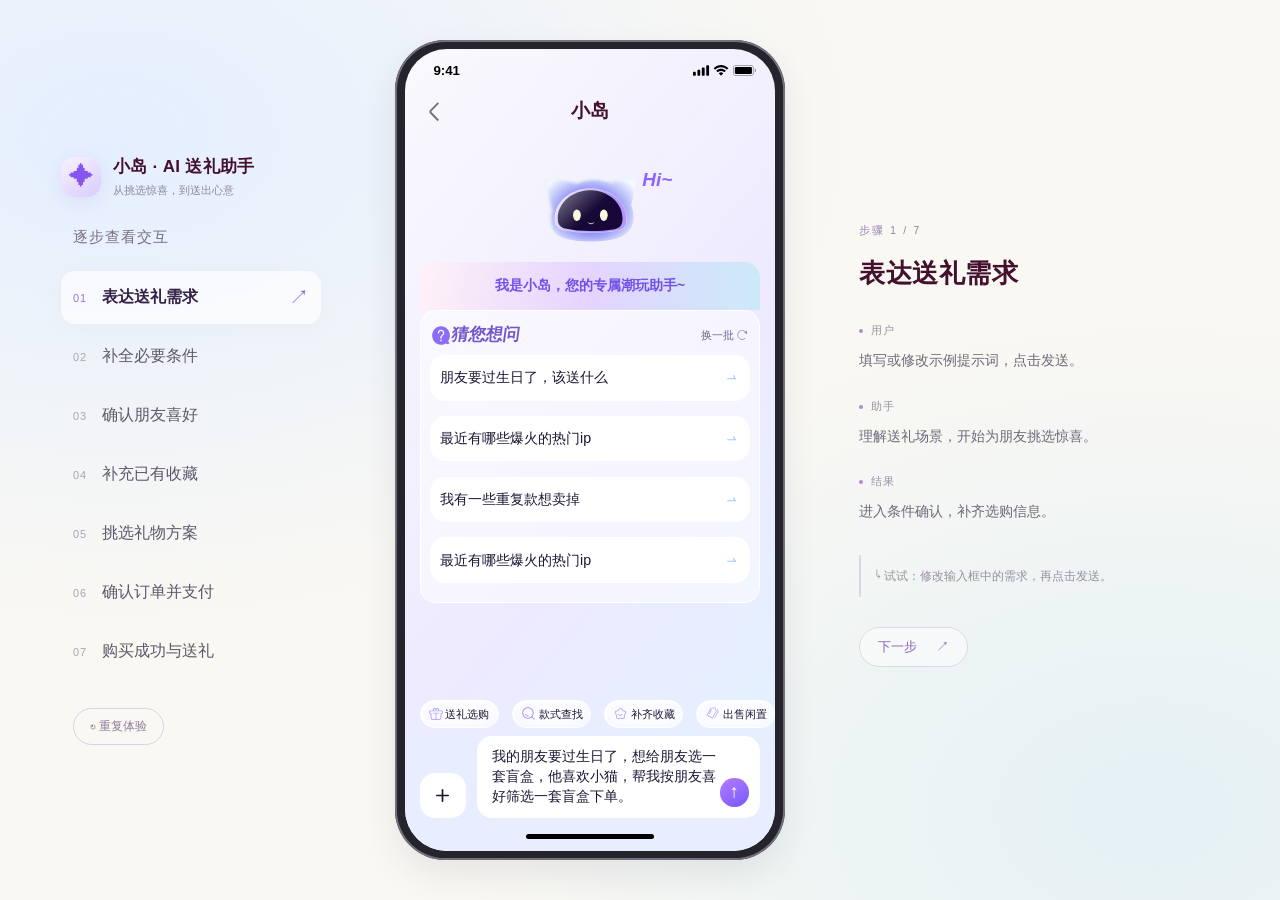
==== demos/xiaodao/index.html @ 34b07234 "Add Xiaodao AI gifting interactive demo below profile" ====
<!doctype html><html lang="zh-CN"><meta charset="UTF-8"><meta name="viewport" content="width=device-width,initial-scale=1"><title>小岛 · 送礼助手</title><link rel="stylesheet" href="style.css"><body><aside><div class="label">XIAODAO / INTERACTIVE DEMO</div><h1>把心意，<br>交给小岛。</h1><p>你的专属潮玩助手<br>从挑选惊喜，到送出心意。</p><div class="steps">01 说出需求<br>02 确认偏好<br>03 挑选礼物<br>04 送出惊喜</div><button onclick="location.reload()">↻ 重新体验</button><small>iPhone 13 / 14 · 390 × 844<br>在手机内滚动，体验完整流程</small></aside><div class="phone"><div class="screen"><header><div class="status"><b>9:41</b><img id="statusImg" alt="信号及电量"></div><nav><button id="back" aria-label="返回"><img class="home-back-icon" src="assets/32cebe29-6ab5-4d35-b26a-11ddecaae289.svg" alt=""></button><b>小岛</b><span></span></nav></header><main id="scroll"><div class="hero"><img id="mascot" alt="" hidden><div class="robot-motion" role="img" aria-label="小岛助手" draggable="false"><svg draggable="false" aria-hidden="true" preserveAspectRatio="none" overflow="visible" style="display: block;" width="96.2103" height="68" viewBox="0 0 96.2103 68" fill="none" xmlns="http://www.w3.org/2000/svg" xmlns:xlink="http://www.w3.org/1999/xlink">
<g id="Group 491">
<g id="Vector" filter="url(#filter0_ii_0_4)">
<path d="M92.6281 0.142103C77.569 -0.780226 67.2867 2.98141 61.1741 5.81957C62.9283 12.1106 79.2577 59.1591 89.2276 36.7555C93.0167 28.241 94.9355 17.4087 95.4213 13.0568C97.8501 -1.55972 94.0247 0.922597 92.6281 0.142103Z" fill="url(#paint0_radial_0_4)"/>
<path d="M3.50447 0.721983C18.2366 -0.159159 28.2956 3.43451 34.2756 6.14593C32.5594 12.156 16.5845 57.1036 6.83107 35.7004C3.12429 27.5661 1.24713 17.2175 0.771899 13.06C-1.60425 -0.903846 2.13819 1.46763 3.50447 0.721983Z" fill="url(#paint1_radial_0_4)"/>
<path d="M49.0257 0.586216C63.3492 0.586234 75.7992 6.81713 82.1328 15.9805C89.804 22.8447 94.5051 32.0898 94.5051 42.26C94.5051 63.4413 74.1763 68 49.0257 68C23.8751 68 3.42643 63.4413 3.42643 42.26C3.42644 31.9508 8.25652 22.592 16.1145 15.7002C22.5067 6.6902 34.8487 0.586216 49.0257 0.586216Z" fill="url(#paint2_radial_0_4)"/>
</g>
<g id="Intersect">
<use xlink:href="#stroke0_0_4" fill="url(#paint3_linear_0_4)"/>
<use xlink:href="#stroke0_0_4" fill="white" fill-opacity="0.2"/>
<mask id="stroke1_0_4" fill="white">
<use xlink:href="#stroke0_0_4"/>
</mask>
<path d="M50.7775 11.9331C71.0641 12.6245 87.2605 26.7907 87.2605 44.1697C87.2605 45.9791 87.0844 47.7535 86.7463 49.4814C85.9812 53.3915 82.539 56.043 78.609 56.6984C69.7401 58.1777 59.926 58.9888 49.8912 58.9888C38.2095 58.9888 27.7311 57.8909 18.9852 55.918C15.2618 55.0781 12.146 52.3422 11.5391 48.5738C11.3071 47.1339 11.1872 45.6637 11.1872 44.1697C11.1872 27.8297 25.505 14.3278 44.0783 12.197C46.2754 12.0631 48.5105 11.9754 50.7775 11.9331Z" stroke-width="1.06636" stroke="url(#paint4_linear_0_4)" stroke-opacity="0.72" mask="url(#stroke1_0_4)"/>
</g>
<path id="Intersect_2" d="M50.0272 13.9209C68.2313 14.5539 82.765 27.523 82.765 43.4333C82.765 44.8939 82.6422 46.3296 82.4051 47.7332C81.7393 51.6757 78.2834 54.3637 74.3383 55.0144C66.5551 56.2981 57.9871 57.0001 49.2319 57.0001C39.0181 57.0001 29.8295 56.0458 22.1053 54.3262C18.3744 53.4955 15.2583 50.7296 14.7398 46.9427C14.5822 45.7919 14.5011 44.6208 14.5011 43.4333C14.5011 28.4741 27.349 16.1133 44.0157 14.1625C45.9872 14.0399 47.993 13.9596 50.0272 13.9209Z" fill="url(#paint5_linear_0_4)"/>
<path id="Ellipse 147" d="M52.2071 48.478C51.9171 48.8509 51.0384 49.2238 49.5968 49.2238C48.1551 49.2238 47.2765 48.8509 46.9864 48.478" stroke-linecap="round" stroke="#D9D9D9"/>
<g id="Group 492" class="robot-live-eyes">
<ellipse id="Ellipse 148" cx="34.6805" cy="40.2742" rx="4.10199" ry="5.96653" fill="#FCF6DC"/>
<ellipse id="Ellipse 149" cx="63.0215" cy="40.2743" rx="4.10199" ry="5.96653" fill="#FCF6DC"/>
</g>
</g>
<defs>
<filter id="filter0_ii_0_4" x="-1" y="-1" width="100.826" height="72.6154" filterUnits="userSpaceOnUse" color-interpolation-filters="sRGB">
<feFlood flood-opacity="0" result="BackgroundImageFix"/>
<feBlend mode="normal" in="SourceGraphic" in2="BackgroundImageFix" result="shape"/>
<feColorMatrix in="SourceAlpha" type="matrix" values="0 0 0 0 0 0 0 0 0 0 0 0 0 0 0 0 0 0 127 0" result="hardAlpha"/>
<feOffset dx="4.51924" dy="3.61539"/>
<feGaussianBlur stdDeviation="1.80769"/>
<feComposite in2="hardAlpha" operator="arithmetic" k2="-1" k3="1"/>
<feColorMatrix type="matrix" values="0 0 0 0 0.933333 0 0 0 0 0.952941 0 0 0 0 0.976471 0 0 0 1 0"/>
<feBlend mode="normal" in2="shape" result="effect1_innerShadow_0_4"/>
<feColorMatrix in="SourceAlpha" type="matrix" values="0 0 0 0 0 0 0 0 0 0 0 0 0 0 0 0 0 0 127 0" result="hardAlpha"/>
<feOffset dx="-1" dy="-1"/>
<feGaussianBlur stdDeviation="2"/>
<feComposite in2="hardAlpha" operator="arithmetic" k2="-1" k3="1"/>
<feColorMatrix type="matrix" values="0 0 0 0 1 0 0 0 0 1 0 0 0 0 1 0 0 0 0.25 0"/>
<feBlend mode="normal" in2="effect1_innerShadow_0_4" result="effect2_innerShadow_0_4"/>
</filter>
<radialGradient id="paint0_radial_0_4" cx="0" cy="0" r="1" gradientTransform="matrix(-1.36391 43.9612 -57.3814 -1.879 49.1795 36.6508)" gradientUnits="userSpaceOnUse">
<stop stop-color="#ECECFD"/>
<stop offset="0.427885" stop-color="#8082F3"/>
<stop offset="1" stop-color="#F2F9FF"/>
</radialGradient>
<radialGradient id="paint1_radial_0_4" cx="0" cy="0" r="1" gradientTransform="matrix(-1.36391 43.9612 -57.3814 -1.879 49.1795 36.6508)" gradientUnits="userSpaceOnUse">
<stop stop-color="#ECECFD"/>
<stop offset="0.427885" stop-color="#8082F3"/>
<stop offset="1" stop-color="#F2F9FF"/>
</radialGradient>
<radialGradient id="paint2_radial_0_4" cx="0" cy="0" r="1" gradientTransform="matrix(-1.36391 43.9612 -57.3814 -1.879 49.1795 36.6508)" gradientUnits="userSpaceOnUse">
<stop stop-color="#ECECFD"/>
<stop offset="0.427885" stop-color="#8082F3"/>
<stop offset="1" stop-color="#F2F9FF"/>
</radialGradient>
<linearGradient id="paint3_linear_0_4" x1="17.4155" y1="21.717" x2="82.0525" y2="58.0101" gradientUnits="userSpaceOnUse">
<stop stop-color="#E6DFFD"/>
<stop offset="0.670063" stop-color="#9D7EF8"/>
</linearGradient>
<linearGradient id="paint4_linear_0_4" x1="82.4068" y1="54.0149" x2="23.7528" y2="24.5223" gradientUnits="userSpaceOnUse">
<stop stop-color="white"/>
<stop offset="0.942308" stop-color="white" stop-opacity="0"/>
</linearGradient>
<linearGradient id="paint5_linear_0_4" x1="22.7474" y1="17.8995" x2="62.5862" y2="60.9245" gradientUnits="userSpaceOnUse">
<stop stop-color="#6B6680"/>
<stop offset="0.556264" stop-color="#160937"/>
</linearGradient>
<path id="stroke0_0_4" d="M50.7775 11.9331C71.0641 12.6245 87.2605 26.7907 87.2605 44.1697C87.2605 45.9791 87.0844 47.7535 86.7463 49.4814C85.9812 53.3915 82.539 56.043 78.609 56.6984C69.7401 58.1777 59.926 58.9888 49.8912 58.9888C38.2095 58.9888 27.7311 57.8909 18.9852 55.918C15.2618 55.0781 12.146 52.3422 11.5391 48.5738C11.3071 47.1339 11.1872 45.6637 11.1872 44.1697C11.1872 27.8297 25.505 14.3278 44.0783 12.197C46.2754 12.0631 48.5105 11.9754 50.7775 11.9331Z"/>
</defs>
<g class="robot-live-closed" transform="translate(26.1 38.78)">
<path id="Vector 182" d="M36.5687 1.13535C32.6493 1.74849 31.1724 4.45654 30.9239 5.73391H37.7402C42.256 5.73391 43.0894 4.25088 43.8376 3.40727C46.4789 0.429157 45.2666 -0.178524 44.3435 0.0404552L36.5687 1.13535Z" fill="#FCF6DC"/>
<path id="Vector 183" d="M8.87121 1.13549C12.7906 1.74863 14.2674 4.45667 14.516 5.73405H7.69966C3.18386 5.73405 2.35047 4.25102 1.60227 3.40741C-1.03905 0.429294 0.173328 -0.178388 1.09637 0.0405917L8.87121 1.13549Z" fill="#FCF6DC"/>
</g></svg>
</div><em>Hi~</em></div><div id="conversation"></div></main><footer><div class="shortcuts"><button data-start><span class="shortcut-icon gift-icon"><img class="shortcut-svg" src="assets/6117d41d-936b-45ac-a3fa-b17f5c0b2704.svg" alt=""></span><span>送礼选购</span></button><button data-short="款式查找"><span class="shortcut-icon "><img class="shortcut-svg" src="assets/ebe321a5-a41d-425b-abbc-f5b02b13498e.svg" alt=""></span><span>款式查找</span></button><button data-short="补齐收藏"><span class="shortcut-icon "><img class="shortcut-svg" src="assets/877a4478-e066-44d3-9374-86989ee849cd.svg" alt=""></span><span>补齐收藏</span></button><button data-short="出售闲置"><span class="shortcut-icon "><img class="shortcut-svg" src="assets/c9172e00-53b7-4916-aea9-ac9c290b6418.svg" alt=""></span><span>出售闲置</span></button></div><form id="composer"><button type="button" id="reset" aria-label="新对话">＋</button><div class="text-entry"><textarea id="input" rows="1" aria-label="消息输入框" placeholder="想省心，直接问小岛" autocomplete="off"></textarea><button type="button" id="voice" aria-label="语音输入"><span class="voice-icon"><i></i><i></i><i></i><i></i><i></i></span></button><button id="send" aria-label="发送" hidden>↑</button></div><button type="button" id="keyboard" aria-label="切回文字输入" hidden>⌨</button><button type="button" id="hold-to-talk" hidden>按住说话</button></form><div class="home"></div></footer><div id="modal" hidden></div></div></div><script src="app.js?v=journey-1"></script><script src="enhancements.js?v=journey-1"></script><script src="voice.js"></script><script src="conditions.js"></script><script src="self-checkout.js"></script><script src="generation.js"></script><script src="draft.js?v=refresh-draft-2"></script><script src="robot.js"></script><script src="journey.js"></script><script src="postpurchase.js?v=header-5"></script><script src="unwrap.js"></script></body></html>
<link rel="stylesheet" href="enhancements.css">
<link rel="stylesheet" href="voice.css"><link rel="stylesheet" href="conditions.css"><link rel="stylesheet" href="home-icons.css"><link rel="stylesheet" href="self-checkout.css"><link rel="stylesheet" href="generation.css"><link rel="stylesheet" href="draft.css"><link rel="stylesheet" href="robot.css">

<link rel="stylesheet" href="journey.css">

<link rel="stylesheet" href="postpurchase.css?v=precision-2">
<link rel="stylesheet" href="postpurchase-precision.css?v=2">

<link rel="stylesheet" href="island-refinement.css?v=3">
<link rel="stylesheet" href="amount-refinement.css?v=1">

<link rel="stylesheet" href="unwrap.css">
<link rel="stylesheet" href="star-refinement.css?v=1">

<link rel="stylesheet" href="checkout-header-alignment.css?v=1">
---- demos/xiaodao/style.css ----
*{box-sizing:border-box}body{margin:0;min-height:100vh;background:#f7edf2;color:#43102e;font:15px 'PingFang SC','Microsoft YaHei',sans-serif;display:flex;align-items:center;justify-content:center;gap:100px;padding:35px}button,input{font:inherit}button{cursor:pointer;border:0;color:inherit;background:white}button:active{transform:scale(.97)}button:focus-visible,input:focus-visible{outline:2px solid #8e55ff}aside{width:320px}aside h1{font-size:48px;line-height:1.3;font-weight:600;letter-spacing:-2px}aside p{line-height:1.9;color:#817b92}.label{font-size:11px;letter-spacing:3px;color:#8d70c1}.steps{line-height:2.7;color:#8a7caa;font-size:13px;margin:35px 0}aside button{padding:12px 20px;border-radius:30px}small{display:block;color:#aaa3b5;line-height:2;margin-top:25px}.phone{padding:10px;background:#25232b;border-radius:53px;box-shadow:0 30px 80px #30294726,inset 0 0 0 2px #77717e}.screen{width:390px;height:844px;border-radius:44px;overflow:hidden;position:relative;background:linear-gradient(130deg,#faf9fd 0%,#eeeaff 55%,#e0f3ff 100%)}header{position:absolute;z-index:5;top:0;width:100%;transition:background .25s,box-shadow .25s}header.stuck{background:#fff;box-shadow:0 2px 8px #a99ac20a}.status{height:44px;display:flex;align-items:center;justify-content:space-between;padding:0 20px 0 30px;font-size:14px;color:black}.status img{width:66.66px;height:11.336px}nav{height:44px;display:flex;justify-content:space-between;align-items:center;padding:0 18px}nav b{font-size:20px}nav button{background:none;font-size:25px;color:#888;width:26px;padding:0}nav span{width:26px}main{height:100%;overflow:auto;scroll-behavior:smooth;padding:88px 16px 140px;scrollbar-width:none}.hero{height:136px;position:relative;text-align:center;padding-top:28px}.hero>img{width:136px;height:108px;object-fit:contain;margin-top:-2px}.hero em{position:absolute;left:234px;top:38px;color:#8d65ff;font-size:20px;font-weight:bold}.welcome{height:50px;border-radius:16px 16px 0 0;background:linear-gradient(95deg,#fff1f7,#e4d4ff,#cceaf8);text-align:center;padding:15px 0;color:#7150e9;font-weight:bold}.suggest{background:#ffffff80;border:1px solid white;border-radius:16px;padding:14px 9px 20px}.suggest h3{margin:0 0 15px;color:#8862dc;font-size:18px}.suggest h3 button{float:right;background:none;color:#89809c;font-size:12px;font-weight:normal}.suggest>button{width:100%;height:48px;text-align:left;padding:0 12px;border-radius:16px;margin-bottom:16px}.suggest>button:last-child{margin-bottom:0}.suggest>button:after{content:'↵';float:right;color:#a6c4ff}.user{background:#d8d8ff;border-radius:16px;padding:10px;width:261px;margin:0 0 20px auto;line-height:1.45}.reply{margin:16px 0 12px;display:flex;gap:4px;align-items:center;font-size:12px;color:#807697}.reply img{width:39px;height:30px}.panel{padding:16px 8px;background:#ffffffb3;border:1px solid white;border-radius:22px;margin-bottom:18px;animation:enter .45s ease both}.row{display:flex;align-items:center;gap:8px;background:white;min-height:48px;border-radius:16px;margin-bottom:8px;padding:10px 14px;color:#999}.row input,.row select{border:0;background:none;min-width:0;width:160px;margin-left:auto;text-align:right;color:#444;outline:none}.choices{display:flex;gap:12px;justify-content:center;margin:8px 0}.choices button{border:1px solid transparent;border-radius:8px;padding:6px;font-size:14px;color:#999}.choices button.selected{border-color:#9a70ff;color:#48415f}.choices button.selected:before{content:'✓ ';color:#9a70ff}.primary{background:linear-gradient(120deg,#7b45ff,#a03dff);color:white;border-radius:28px;padding:12px 16px;font-weight:600}.wide{width:100%;margin-top:8px;font-size:18px}.question{background:white;border-radius:18px;padding:8px 12px;width:fit-content;margin-left:42px}.question+.choices{justify-content:flex-start;margin-left:42px}.product{margin-left:42px;background:white;border-radius:16px;overflow:hidden;animation:enter .5s both}.tabs{display:flex;background:linear-gradient(#ded1ff,#fff)}.tabs button{flex:1;background:none;padding:10px;color:#7a6a99}.tabs button.active{background:linear-gradient(#8a49ff,#c5adff);color:white}.product-picture{height:185px;display:flex;justify-content:center;align-items:center;overflow:hidden;background:white}.product-picture img{width:220px;height:180px;object-fit:contain}.description{padding:10px 18px;line-height:1.6;font-size:13px}.price{color:#ff5747;font-size:18px}.product-actions{display:flex;gap:8px;padding:0 18px 14px}.outline{border:1px solid #9557ff;border-radius:25px;padding:10px;color:#8b48ff;white-space:nowrap}.product-actions .primary{font-size:13px;flex:1;padding:10px 8px}.minor{display:block;background:none;margin:10px auto;color:#8d819b;font-size:12px}.skeleton{margin:10px 0;height:44px;border-radius:14px;background:linear-gradient(90deg,#eee9fc,#fff,#eee9fc);background-size:200% 100%;animation:shimmer 1.2s infinite}.loading{padding:16px}.loading p{color:#8d6ac7}.dots:after{content:'•••';letter-spacing:4px;animation:pulse 1s infinite}footer{position:absolute;bottom:0;width:100%;padding:0 16px;background:linear-gradient(transparent,#e8eeff 35%);z-index:6}.shortcuts{display:flex;gap:14px;width:390px;margin-bottom:8px}.shortcuts button{border:1px solid white;border-radius:20px;font-size:12px;padding:7px 8px;white-space:nowrap;background:#ffffffb8}form{display:flex;gap:12px;height:48px}form>button{width:48px;border-radius:16px;font-size:26px}form>div{display:flex;background:white;border-radius:16px;flex:1;min-width:0}form input{width:100%;min-width:0;border:0;border-radius:16px;padding:12px 15px;background:none;font-size:14px}form input::placeholder{color:#b0b3b2}form div button{margin:8px;background:#9662ff;color:white;border-radius:50%;width:32px;flex-shrink:0}.home{width:134px;height:5px;background:black;border-radius:10px;margin:17px auto 12px}#modal{position:absolute;inset:88px 0 0;background:#f8f7fc;z-index:8;overflow:auto;padding:20px 16px 40px}#modal[hidden]{display:none}.modalhead{display:flex;align-items:center;justify-content:space-between;margin-bottom:24px}.orderbox{background:white;border-radius:16px;padding:18px;margin:16px 0}.orderline{display:flex;justify-content:space-between;line-height:2.5}.success{text-align:center;padding:80px 0}.success b{font-size:54px;color:#9162ff}table{width:100%;border-collapse:collapse;font-size:13px}td,th{padding:12px 6px;border-bottom:1px solid #eee;text-align:left}tr.selected{background:#f0eaff}.note{font-size:12px;color:#999;text-align:center}.fade{animation:enter .4s both}@keyframes enter{from{opacity:0;transform:translateY(12px)}to{opacity:1;transform:translateY(0)}}@keyframes shimmer{to{background-position:-200% 0}}@keyframes pulse{50%{opacity:.3}}@media(max-width:850px){aside{display:none}body{padding:15px;gap:0}}@media(max-width:430px){body{padding:0;background:#eeeaff}.phone{padding:0;border-radius:0;box-shadow:none;background:none}.screen{width:100vw;height:100dvh;border-radius:0}.shortcuts{gap:8px;width:100%}}@media(prefers-reduced-motion:reduce){*{animation:none!important;scroll-behavior:auto!important}}
---- demos/xiaodao/enhancements.css ----
button[hidden]{display:none!important}form div #voice{background:white;color:#292044;width:36px;margin:6px;border-radius:10px}.voice-icon{font-size:12px;letter-spacing:1px}#modal.checkout{inset:0;padding:0;background:#faf9fd;overflow:hidden;z-index:10;border-radius:inherit}.pay-header{height:107px;position:relative;overflow:hidden}.pay-header-bg{position:absolute;width:100%;height:107px;inset:0;pointer-events:none}.pay-header .status{position:relative}.pay-tabs{display:flex;position:absolute;top:56px;left:50%;transform:translateX(-50%);height:34px;width:190px;border-radius:20px;overflow:hidden}.pay-tabs button{width:95px;background:#f6f3ff;color:#424242;font-size:13px;font-weight:bold}.pay-tabs button.active{color:white;background:#7c52fe;box-shadow:inset 0 2px 4px #c1aeff}.pay-back{position:absolute;left:18px;top:55px;font-size:27px;background:none;color:#7c63a4;line-height:30px}.pay-scroll{height:calc(100% - 202px);overflow:auto;padding:0 16px;scrollbar-width:none}.pay-brand{display:flex;align-items:center;justify-content:space-between;height:32px;padding:0 9px;font-size:12px}.pay-brand small{display:inline;margin:0;line-height:1;color:#9e9e9e;font-size:11px}.pay-product{height:82px;background:white;border-radius:10px;box-shadow:0 0 4px #8c68ff1a;display:flex;align-items:center;padding:15px;gap:16px;position:relative}.pay-thumb{width:40px;height:40px;overflow:hidden;border-radius:4px;flex-shrink:0;box-shadow:0 0 6.5px #6f698d33}.pay-thumb img{width:100%;height:100%;object-fit:cover}.pay-product>div:nth-child(2){align-self:stretch;min-width:0}.pay-product p{font-size:13.56px;white-space:nowrap;overflow:hidden;text-overflow:ellipsis;max-width:230px;margin:3px 0 9px}.pay-product span{font-size:12px;color:#747180}.pay-product>b{position:absolute;right:21px;bottom:19px;font-size:15px;font-weight:500}.pay-more{width:150px;height:24px;display:flex;align-items:center;justify-content:center;gap:2px;margin:9px auto 11px;border-radius:10px;box-shadow:0 0 4px #8c68ff1a;color:#929292;font-size:11px}.pay-more img{width:10px;height:10px;transform:rotate(90deg)}.pay-extra{padding:10px;color:#929292;font-size:12px;line-height:1.8}.pay-summary{height:91px;background:white;border-radius:10px;box-shadow:0 0 4px #8c68ff1a;padding:9px 19px;margin-bottom:13px;font-size:12px}.pay-summary>div,.pay-summary>button{display:flex;justify-content:space-between;align-items:center;width:100%;height:21px;padding:0}.pay-summary>button{font-size:12px}.pay-summary>button span:last-child{font-size:10px}.pay-summary .pay-total{height:36px;margin-top:2px;border-top:1px solid #f7f7f7}.pay-total strong{font-size:15px;color:#ff383c;font-weight:500}.payment-methods{height:273px;background:white;border-radius:10px;box-shadow:0 0 4px #8c68ff1a;padding:0 14px;margin-bottom:12px}.payment-method{height:54px;border-bottom:1px solid #fafafa}.payment-method label{height:100%;display:flex;align-items:center;gap:9px;cursor:pointer;padding:0 7px;font-size:14px}.payment-icon{width:24px;height:24px;object-fit:cover}.payment-method:first-child .payment-icon{width:22px;height:22px;margin:0 1px}.payment-icon.dim{opacity:.47}.payment-method input{position:absolute;opacity:0;width:19px;height:19px;right:35px}.pay-radio{margin-left:auto;width:19px;height:19px}.pay-radio img{width:19px;height:19px}.payment-method input:focus-visible+.pay-radio{outline:2px solid #9662ff;border-radius:50%}.bank-method{height:72px}.bank-method label{height:38px}.bank-detail{display:flex;align-items:center;justify-content:space-between;padding:0 7px 0 36px;font-size:12px;color:#858585;height:29px}.bank-detail button{font-size:12px;color:#b2b0ba;padding:0}.payment-more{height:39px;padding:0 0 0 36px;display:flex;gap:3px;align-items:center;font-size:12px;color:#b2b0ba;background:none}.payment-more img{width:12px;height:12px;transform:rotate(90deg)}.reveal-option{height:40px;background:white;border-radius:10px;box-shadow:0 0 4px #8c68ff1a;display:flex;align-items:center;justify-content:space-between;padding:0 19px;font-size:14px;cursor:pointer;margin-bottom:13px}.reveal-option input{opacity:0;position:absolute;right:36px;width:46px;height:24px}.pay-switch{display:block;width:46px;height:24px;border-radius:49px;background:#e5e5e5;padding:3px;transition:background .2s}.pay-switch img{display:block;width:18px;height:18px;transition:transform .2s}.reveal-option input:checked+.pay-switch{background:#7c52fe}.reveal-option input:checked+.pay-switch img{transform:translateX(22px)}.reveal-option input:focus-visible+.pay-switch{outline:2px solid #9662ff}.gift-steps{height:40px;background:white;border-radius:10px;box-shadow:0 0 4px #8c68ff1a;display:flex;align-items:center;justify-content:center;gap:5px;font-size:12px;margin-bottom:3px}.gift-steps>img{width:15px;height:13px}.gift-steps>img.flow-arrow{width:30.5px;height:6px;margin:0 5px}.pay-bottom{position:absolute;bottom:0;height:95px;background:white;width:100%;display:flex;justify-content:flex-end;align-items:flex-start;padding:13px 16px;gap:8px}.pay-amount{font-size:24px;color:#ff383c;line-height:38px;font-weight:400}.pay-amount small{display:inline;font-size:10px;color:inherit;margin:0}.pay-bottom>button{height:38px;width:100px;border-radius:31px;background:#6721fe;color:white;font-weight:bold;font-size:16px;padding:0}.pay-bottom .home{position:absolute;bottom:12px;left:50%;transform:translateX(-50%);margin:0}.self-address{display:flex;align-items:center;gap:12px;background:white;padding:18px;border-radius:10px;font-size:14px}.self-address input{min-width:0;width:160px;border:0}.toast{position:absolute;z-index:30;top:45%;left:50%;transform:translate(-50%,-50%);background:#302741e8;color:white;border-radius:12px;padding:14px 20px;max-width:300px;width:max-content;font-size:13px;text-align:center;pointer-events:none}#voice-sheet{position:absolute;inset:0;background:#30205033;z-index:20;display:flex;align-items:flex-end;backdrop-filter:blur(3px)}.voice-sheet{width:100%;background:linear-gradient(135deg,#faf8ff,#e8e7ff,#e5f4ff);border-radius:24px 24px 0 0;padding:20px 20px 30px;box-shadow:0 -10px 50px #7c52fe1a}.voice-top{display:flex;align-items:center;justify-content:space-between;font-size:14px}.voice-top button{background:none;color:#817593;padding:0}.voice-top span{color:#9b8db5;font-size:12px;font-variant-numeric:tabular-nums}.voice-sheet p{font-size:13px;text-align:center;color:#807091;min-height:36px;line-height:1.6;margin:25px 0 5px}.wave{display:flex;justify-content:center;align-items:center;gap:4px;height:65px}.wave i{display:block;width:4px;border-radius:4px;height:8px;background:linear-gradient(#b2a3ff,#7e4bff)}.recording .wave i{animation:wave 700ms ease-in-out var(--delay) infinite alternate}.voice-sheet textarea{display:block;width:100%;height:100px;border:1px solid white;border-radius:16px;background:#ffffffbd;padding:12px;resize:none;font:14px/1.7 inherit;color:#48415f;outline-color:#a582ff}.voice-record{display:block;margin:18px auto 8px;min-width:190px}.voice-example{display:block;margin:10px auto;background:none;color:#8c65c9;font-size:12px}.voice-sheet .wide{font-size:15px}.voice-sheet small{font-size:11px;color:#a095b2;text-align:center;margin:10px 0 0;line-height:1.5}.voice-sheet button:disabled{opacity:.5;cursor:default}@keyframes wave{to{height:var(--height)}}
.pay-more img,.payment-more img{transform:rotate(-90deg)}
---- demos/xiaodao/voice.css ----
.voice-icon{display:flex;align-items:center;justify-content:center;gap:2px;height:24px}.voice-icon i{width:2px;background:#30224e;border-radius:2px;height:8px}.voice-icon i:nth-child(2){height:15px}.voice-icon i:nth-child(3){height:21px}.voice-icon i:nth-child(4){height:12px}#voice{touch-action:none;user-select:none;-webkit-user-select:none}#voice-sheet{position:absolute;inset:0;background:none;backdrop-filter:none;pointer-events:none;z-index:7;display:block}.voice-listening footer{visibility:hidden}.voice-glow{position:absolute;bottom:-21px;left:50%;transform:translateX(-50%);width:410px;height:115px;filter:blur(36.35px);background:rgba(173,155,255,.6);opacity:.6}.hold-voice{position:absolute;bottom:46px;width:100%;text-align:center}.hold-voice p{font-size:12px;line-height:17px;color:#6f698d;margin:0 0 8px}.hold-wave{height:28px;display:flex;justify-content:center;gap:1px;align-items:center}.hold-wave img{width:28px;height:28px;object-fit:cover;animation:hold-wave 650ms ease-in-out infinite alternate}.hold-wave img.flip{transform:rotate(180deg) scaleY(-1);animation-delay:-320ms}.voice-listening:after{content:'';position:absolute;z-index:8;width:134px;height:5px;background:black;bottom:12px;left:50%;transform:translateX(-50%);border-radius:100px;pointer-events:none}.voice-canceling .voice-glow{background:#ffb0c9}.voice-canceling .hold-voice p{color:#ce537a}.voice-canceling .hold-wave{opacity:.5}@keyframes hold-wave{from{opacity:.55}to{opacity:1}}@media(prefers-reduced-motion:reduce){.hold-wave img{animation:none}}

#composer.voice-ready .text-entry,#composer.voice-ready #reset{display:none}#composer #keyboard{order:0;flex-shrink:0;width:48px;height:48px;padding:0;border-radius:16px;background:white;font-size:24px;color:#30224e}#composer #hold-to-talk{order:1;flex:1;width:auto;height:48px;border-radius:16px;background:white;font-size:20px;font-weight:700;color:#3b4048;padding:0;touch-action:none;user-select:none;-webkit-user-select:none}#composer #hold-to-talk:active{transform:none;background:#f7f5ff}
---- demos/xiaodao/conditions.css ----
.condition-panel{padding:16px 7px 15px;background:linear-gradient(235deg,#fbf9ff,#f8f6ff);border:1.5px solid #ffffff66;border-radius:21px;box-shadow:inset 2px 2px 4.8px #ffffff40}.condition-row{display:flex;align-items:center;gap:0;height:48px;border-radius:16px;background:#fff;margin:0 0 8px;padding:0 14px;position:relative;font-size:15px;font-weight:600;color:#939393;cursor:pointer;min-width:0}.condition-title{white-space:nowrap;flex-shrink:0;margin-left:9px}.condition-muted{color:#bebebe}.condition-icon{display:flex;align-items:center;justify-content:center;flex:0 0 22px;width:22px;height:22px;position:relative}.condition-icon.location>img{width:18px;height:22px}.condition-icon.clock>img{width:22px;height:22px}.condition-icon.heart>img{width:20px;height:20px}.condition-icon.envelope>img{width:18px;height:18px}.budget-inner{position:absolute;left:1px;top:1px;width:21px;height:21px}.budget-inner>img{position:absolute}.budget-vector{left:6.87%;top:8.41%;width:86.14%;height:82.2%}.budget-outline{left:5.61%;top:7.16%;width:88.65%;height:84.7%}.condition-value{display:block;margin-left:auto;min-width:0;width:100%;flex:1;text-align:right;font:600 16px 'PingFang SC','Microsoft YaHei',sans-serif;border:0;background:transparent;color:#434343;outline:none;padding:0 10px 0 5px;height:100%;border-radius:0}.condition-value::placeholder{color:#d6d6d6;opacity:1}.condition-value:focus{outline:none}.condition-custom{color:#434343;appearance:textfield;-moz-appearance:textfield}.condition-custom::-webkit-inner-spin-button,.condition-custom::-webkit-outer-spin-button{appearance:none;margin:0}.condition-chevron{flex:0 0 16px;width:16px;height:16px}.condition-date{position:relative;display:block;flex:1;min-width:0;text-align:right;margin-left:auto;padding:0 10px 0 4px;color:#434343;font-size:16px;font-weight:600;white-space:nowrap;overflow:hidden;text-overflow:ellipsis}.condition-placeholder{color:#d6d6d6}.condition-date input{position:absolute;inset:0;width:100%;height:100%;opacity:0;cursor:pointer}.condition-date input::-webkit-calendar-picker-indicator{position:absolute;inset:0;width:100%;height:100%;margin:0;cursor:pointer}.condition-choices{height:31px;gap:14px;margin:0 auto 8px;align-items:center}.condition-choices button{display:flex;align-items:center;justify-content:center;font-size:14px;font-weight:600;height:31px;padding:4px;border-radius:8px;color:#939393;min-width:76px;white-space:nowrap;background:#fff}.condition-choices button.selected{border-color:#9c7ef8;color:#48415f;min-width:94px}.condition-choices button.selected:before{content:none}.choice-check{display:none;width:16px;height:16px;flex-shrink:0}.choice-check img{display:block;width:16px;height:16px}.condition-choices button.selected .choice-check{display:block}.condition-confirm{height:50px;width:calc(100% - 24px);margin:8px 12px 0;padding:0;border-radius:39px;display:flex;align-items:center;justify-content:center;gap:3px;font-size:20px;font-weight:700;letter-spacing:1px;white-space:nowrap;background:linear-gradient(179deg,#7348ff,#9748fe);box-shadow:0 0 43.9px #e6faff}.condition-confirm img{width:17px;height:15px;flex-shrink:0}.condition-row:focus-within{box-shadow:0 0 0 1px #b49aff}.condition-row input:focus-visible{outline:none}
---- demos/xiaodao/home-icons.css ----
nav{position:relative}nav #back{position:absolute;left:19.72px;top:9px;width:24.385px;height:24px;padding:0;background:none;display:block;font-size:0}nav #back .home-back-icon{display:block;width:24.385px;height:24px}nav>b{position:absolute;left:50%;top:21px;transform:translate(-50%,-50%)}.shortcuts{height:30px;gap:14px}.shortcuts button{position:relative;display:flex;align-items:center;justify-content:center;gap:3px;flex:0 0 83px;width:83px;height:30px;padding:0 8px;border:1px solid white;border-radius:16px;box-shadow:inset 2px 2px 4px white;color:#1c1533;font-size:12px;line-height:15px;background:radial-gradient(ellipse at center,#fff,#ffffff99)}.shortcut-icon{position:relative;display:block;flex:0 0 16px;width:16px;height:16px}.shortcut-svg{display:block;width:16px;height:16px}.shortcut-icon.gift-icon{flex-basis:13px;width:13px;height:12.282px}.gift-icon .shortcut-svg{position:absolute;left:-.5px;top:0;width:14px;height:12.782px}.suggest h3{height:24px;display:flex;align-items:center;justify-content:space-between;margin:0 0 9px;font-size:18px;font-weight:700;color:#7257cb}.suggest-heading{height:24px;display:flex;align-items:center}.suggest-help{display:block;width:24px;height:24px}.suggest-heading>span{display:block;transform:skewX(-8deg);line-height:27px}.suggest h3 #shuffle{display:flex;align-items:center;gap:0;float:none;background:none;padding:0;color:#6f698d;font-size:12px;font-weight:500;height:24px}.shuffle-icon{display:flex;align-items:center;justify-content:center;width:16.971px;height:16.971px}.shuffle-svg{display:block;width:12px;height:12px;transform:rotate(45deg)}.suggest>button{display:flex;align-items:center;justify-content:space-between;padding:0 8px 0 11px;text-align:left;font-size:15px;color:#1c1533}.suggest>button:after{content:none}.suggest-arrow{display:block;flex:0 0 24px;width:24px;height:24px}
---- demos/xiaodao/self-checkout.css ----
#modal.checkout-self .pay-header{height:111.4px;background:linear-gradient(179.38deg,#cebeff 10.33%,#f4efff 100%)}#modal.checkout-self .pay-header-bg{display:none}#modal.checkout-self .pay-tabs{top:64px}#modal.checkout-self .pay-tabs button.active{font-size:14px}#modal.checkout-self .pay-tabs button:not(.active){font-size:13px;color:#333}#modal.checkout-self .pay-scroll{height:calc(100% - 206.4px)}.self-shipping{height:114.6px;border-radius:10px;background:white;margin:0 -16px;padding:13.1px 0 0}.self-delivery{display:flex;justify-content:space-between;padding:0 36px}.self-delivery button{width:147.17px;height:46.04px;border-radius:10px;background:#f6f3ff;display:flex;flex-direction:column;align-items:center;justify-content:center;padding:0}.self-delivery b{font-size:13px;font-weight:600;line-height:18px;color:#1c1533}.self-delivery span{font-size:11px;color:#686868;line-height:15px}.self-delivery button.selected{background:#835cff;box-shadow:inset 0 2px 4px #ffffff40}.self-delivery button.selected b{font-size:14px;color:white}.self-delivery button.selected span{color:#f0f0f0}.self-address-line{height:55.5px;display:flex;align-items:center;padding:3px 28px 0 21px;gap:9px}.self-address-line .self-location{width:20px;height:20px;flex:0 0 20px}.self-address-line>div{flex:1;min-width:0}.self-address-line p{font-size:12px;color:#1c1533;margin:0 0 2px;white-space:nowrap;overflow:hidden;text-overflow:ellipsis}.self-address-line small{display:block;font-size:11px;color:#424242;line-height:15px;margin:0;white-space:nowrap}.self-address-line>button{display:flex;align-items:center;gap:1px;white-space:nowrap;color:#a2a2a2;background:none;padding:0;font-size:12px}.self-address-line>button img{width:9px;height:9px}#modal.checkout-self .pay-brand{padding:0 3px;font-size:14px}#modal.checkout-self .pay-brand small{font-size:12px;color:#60606094}#modal.checkout-self .pay-product>b{bottom:32px;right:18px}#modal.checkout-self .pay-product{gap:11px;box-shadow:none}#modal.checkout-self .pay-more{margin-bottom:13px;box-shadow:none}#modal.checkout-self .pay-summary{height:103px;padding:8px 15px;margin-bottom:14.8px;box-shadow:none}#modal.checkout-self .pay-summary>div,#modal.checkout-self .pay-summary>button{height:21px}#modal.checkout-self .pay-summary .pay-total{height:24px;margin-top:2px}#modal.checkout-self .pay-summary #coupon span:last-child{color:#9089a7;font-size:11px}#modal.checkout-self .pay-summary .self-freight span:last-child{font-size:11px}#modal.checkout-self .payment-methods{margin-bottom:11px}#self-address-editor{position:absolute;inset:0;z-index:2;background:#30274155;display:flex;align-items:center;justify-content:center;padding:24px}.self-editor-card{padding:22px;background:#faf9fd;border-radius:20px;width:100%;box-shadow:0 10px 40px #30274133}.self-editor-card h3{margin:0 0 20px;font-size:18px}.self-editor-card label{display:flex;flex-direction:column;gap:8px;font-size:13px;margin-bottom:16px;color:#747180}.self-editor-card input{border:1px solid #e8e1fa;border-radius:10px;padding:10px;width:100%;font-size:14px;color:#1c1533}.self-editor-card>div{display:flex;justify-content:flex-end;gap:10px}.self-editor-card button{padding:10px 14px;border-radius:16px;color:#747180}.self-editor-card #self-address-save{background:#835cff;color:white}
---- demos/xiaodao/generation.css ----
.generation-mode #composer{display:none}#task-controls[hidden]{display:none!important}#task-controls{height:48px;display:flex;width:100%;gap:13px}#task-controls button{height:48px;border-radius:99px;font-size:16.894px;font-weight:500;line-height:1.5;display:flex;align-items:center;justify-content:center;padding:12px;border:0}#task-stop{width:100%;background:white;color:#48415f;gap:7px;font-size:16px!important;font-weight:700!important;border-radius:16px!important}.stop-square{width:10px;height:10px;display:block;border-radius:1px;background:#48415f}#task-cancel{flex:169;background:white;color:#7941f3}#task-resume{flex:177;color:white;background:linear-gradient(151.306deg,#b07eff 19.378%,#7941f3 87.283%)}.generation-paused .generation-loading .skeleton,.generation-paused .generation-loading .dots:after{animation-play-state:paused}.generation-paused #conversation button{cursor:default}

.generation-mode #composer{display:flex}.generation-mode #composer .text-entry #voice{right:43px;bottom:12px;width:24px;height:24px;background:none}.generation-mode #composer #input{padding-right:80px;height:48px!important;max-height:48px}.generation-toggle{position:absolute;right:12px;bottom:12px;width:24px!important;height:24px;margin:0!important;padding:0!important;background:none!important;display:block;border-radius:12px!important}.generation-toggle img{display:block;width:24px;height:24px}.generation-stop-circle{display:flex;align-items:center;justify-content:center;width:24px;height:24px;border-radius:12px;background:#702eff}.generation-stop-circle i{width:10px;height:10px;background:white;border-radius:2px}#composer #reset img{display:block;width:16px;height:16px;margin:auto}#composer .text-entry #voice img{display:block;width:24px;height:24px;margin:auto}.generation-mode #send{display:none!important}
---- demos/xiaodao/draft.css ----
#composer{height:auto;min-height:48px;align-items:flex-end}#composer>#reset{height:48px;flex:0 0 48px;padding:0}#composer .text-entry{position:relative;min-height:48px;align-items:flex-end;overflow:hidden}#composer #input{display:block;box-sizing:border-box;flex:1;width:100%;min-width:0;min-height:48px;max-height:87px;height:48px;resize:none;border:0;background:transparent;border-radius:16px;outline:none;padding:12px 46px 12px 16px;font:500 15px/21px 'PingFang SC','Microsoft YaHei',sans-serif;color:#1c1533;overflow-wrap:anywhere;white-space:pre-wrap;scrollbar-width:none}#composer #input::-webkit-scrollbar{display:none}#composer #input::placeholder{font-size:14px;color:#b0b3b2;opacity:1}#composer .text-entry #send{position:absolute;bottom:12px;right:12px;margin:0;width:30px;height:30px;border-radius:50%;padding:0;background:linear-gradient(150deg,#b07eff,#7957ff);font-size:20px;line-height:30px;color:white}#composer:not(.multiline-draft) .text-entry #send{bottom:9px}#composer .text-entry #voice{position:absolute;right:8px;bottom:6px;margin:0;width:36px;height:36px}#composer.voice-ready{height:48px}
.demo-guide{box-sizing:border-box;width:100%;padding:12px 16px 0;border:1.5px solid #ffffff66;border-radius:20px;background:linear-gradient(216.65deg,#fbf9ff 9.67%,#f8f6ff 98.18%);box-shadow:inset 2px 2px 4.8px #ffffff40}.demo-guide h3{font-size:16px;font-weight:700;color:#291657;line-height:22px;margin:0 0 12px}.demo-guide p{font-size:14px;line-height:21px;color:#71688f;margin:0 0 12px}.demo-example{background:#eeecfc;border-radius:16px;padding:17px 11px;font-size:15px;line-height:21px;color:#1c1533;min-height:98px;box-sizing:border-box}.demo-guide button{display:flex;align-items:center;justify-content:center;gap:0;margin:0 auto;height:39px;padding:0;background:none;color:#7230ff;font-size:14px}.demo-guide button img{width:24px;height:24px;transform:rotate(-45deg)}.demo-thought{margin-bottom:12px}
---- demos/xiaodao/robot.css ----
.generation-mode #composer .text-entry #voice{right:51px}.generation-mode #composer #input{padding-right:88px}.hero>#mascot{display:none}.robot-motion{position:absolute;left:50%;top:46px;width:96.21px;height:68px;margin-left:-48.105px;animation:robot-float 4.8s ease-in-out infinite;filter:drop-shadow(0 4px 9px #9b7af04d)}.robot-open,.robot-closed{position:absolute;inset:0}.robot-open>img{display:block;width:96.21px;height:68px}.robot-open{animation:robot-open 5.2s linear infinite}.robot-closed{animation:robot-blink 5.2s linear infinite;opacity:0}.robot-closed img{position:absolute;display:block}.robot-base{left:0;top:0;width:96.21px;height:68px}.robot-mid{left:11.19px;top:11.93px;width:76.073px;height:47.056px}.robot-face{left:14.92px;top:13.92px;width:68.264px;height:43.079px}.robot-mouth{left:45.74px;top:47.98px;width:6.221px;height:1.746px}.robot-eyes{left:26.1px;top:38.78px;width:45.44px;height:5.734px}@keyframes robot-float{0%,100%{transform:translateY(0) rotate(-1deg)}50%{transform:translateY(-3px) rotate(1deg)}}@keyframes robot-open{0%,86%,94%,100%{opacity:1}87%,93%{opacity:0}}@keyframes robot-blink{0%,86%,94%,100%{opacity:0}87%,93%{opacity:1}}@media(prefers-reduced-motion:reduce){.robot-motion,.robot-open,.robot-closed{animation:none}.robot-open{opacity:1}.robot-closed{opacity:0}}

.robot-motion{animation:robot-settle 5s ease-in-out infinite;filter:none;user-select:none;-webkit-user-select:none;pointer-events:none;isolation:isolate}.robot-motion svg{display:block;overflow:visible;user-select:none;-webkit-user-select:none;pointer-events:none;-webkit-user-drag:none}.robot-live-eyes{transform-box:fill-box;transform-origin:50% 55%;animation:robot-eye-close 5.2s cubic-bezier(.4,0,.2,1) infinite}.robot-live-closed{opacity:0;animation:robot-eye-smile 5.2s cubic-bezier(.4,0,.2,1) infinite}.product-picture img[src$="3d50da17-78a7-441a-a912-fd0ee3c1ab07.png"]{clip-path:inset(.7% 0)}@keyframes robot-settle{0%,100%{transform:translateY(0)}50%{transform:translateY(-2px)}}@keyframes robot-eye-close{0%,86%,95%,100%{transform:scaleY(1);opacity:1}89%,92%{transform:scaleY(.08);opacity:0}}@keyframes robot-eye-smile{0%,87%,94%,100%{opacity:0}89%,92%{opacity:1}}@media(prefers-reduced-motion:reduce){.robot-motion,.robot-live-eyes,.robot-live-closed{animation:none}.robot-live-eyes{opacity:1;transform:none}.robot-live-closed{opacity:0}}
.robot-motion.interactive-eyes .robot-live-eyes,.robot-motion.interactive-eyes .robot-live-closed{animation:none}
---- demos/xiaodao/journey.css ----
body{background:radial-gradient(ellipse at 9% 15%,#e4efff 0,transparent 45%),radial-gradient(ellipse at 90% 90%,#e4f1f5 0,transparent 43%),#faf8f3;display:grid;grid-template-columns:260px 410px minmax(270px,360px);gap:64px;align-items:center;justify-content:center;padding:48px 42px;min-height:100vh}
body>aside{width:260px;align-self:center}.journey-brand{display:flex;align-items:center;gap:12px;margin-bottom:44px}.brand-orb{width:40px;height:40px;display:grid;place-items:center;background:linear-gradient(145deg,#f9f2ff,#d8ccff);color:#8755ed;border-radius:14px;font-size:25px;box-shadow:0 4px 18px #aa8ff033}.journey-brand b{font-size:17px;letter-spacing:.3px}.journey-brand div>span{display:block;font-size:11px;color:#8c8799;margin-top:5px}.journey-steps{display:flex;flex-direction:column;gap:12px}.journey-steps button{display:flex;align-items:center;gap:15px;text-align:left;padding:17px 12px;border-radius:14px;background:transparent;width:100%;transition:background .2s,color .2s;color:#5d586b}.journey-steps button>span{font-size:11px;font-weight:400;color:#aaa5b4;letter-spacing:1px}.journey-steps b{font-size:16px;font-weight:500}.journey-steps i{font-style:normal;margin-left:auto;opacity:0;font-size:20px}.journey-steps button.active{background:#ffffffa8;color:#352348;box-shadow:0 4px 22px #9886ad0c}.journey-steps button.active b{font-weight:700}.journey-steps button.active i{opacity:1;color:#9870d6}.journey-steps button:hover{background:#ffffffa0}.journey-steps button.active>span{color:#9a75cf}aside h2{font-size:15px;font-weight:500;letter-spacing:1px;color:#777080;margin:0 0 24px 12px}aside button.journey-restart{background:transparent;border:1px solid #d9d2e4;margin:30px 0 0 12px;padding:9px 16px;color:#8b7b9c;font-size:12px}.phone{justify-self:center;box-shadow:0 16px 36px #30294717,inset 0 0 0 2px #77717e}.journey-details{align-self:center;max-width:360px;padding-bottom:10px}.journey-count{font-size:11px;letter-spacing:2px;color:#9984b2;margin-bottom:17px}.journey-details h1{font-size:26px;line-height:1.4;font-weight:600;letter-spacing:.5px;margin:0 0 32px}.journey-details dl{margin:0}.journey-details dt{font-size:11px;color:#9991a5;letter-spacing:1px;margin:25px 0 9px}.journey-details dt:before{content:'';display:inline-block;width:4px;height:4px;background:#ac8cda;border-radius:50%;margin-right:8px;vertical-align:middle}.journey-details dd{font-size:14px;color:#6f6879;line-height:1.9;margin:0}.journey-tip{border-left:2px solid #ded6e7;padding:10px 0 10px 14px;color:#99909f;font-size:12px;line-height:1.9;margin:30px 0}.journey-next{border:1px solid #e0d7ea;border-radius:24px;background:#ffffff80;padding:10px 18px;font-size:13px;color:#8a65b2}.journey-next span{margin-left:15px}.pay-back{left:19.72px;top:53px;width:24.385px;height:24px;padding:0;line-height:0;display:flex;align-items:center;justify-content:center}.pay-back img{display:block;width:24.385px;height:24px}.success .primary{margin-top:12px}
@media(max-width:1250px) and (min-width:851px){body{grid-template-columns:210px 410px minmax(230px,1fr);gap:28px;padding:32px 24px}body>aside{width:210px}.journey-steps b{font-size:14px}.journey-brand b{font-size:15px}.journey-details h1{font-size:23px}}
@media(max-width:1000px) and (min-width:851px){body{grid-template-columns:190px 410px;gap:42px}.journey-details{display:none}}
@media(max-width:850px){body{display:flex;padding:15px;gap:0}body>aside,.journey-details{display:none}}
@media(max-width:430px){body{padding:0}.phone{box-shadow:none}}
@media(min-width:851px){body{padding-top:32px;padding-bottom:32px}.phone{zoom:var(--preview-scale,1)}.journey-brand{margin-bottom:30px}.journey-steps{gap:6px}.journey-steps button{padding-top:13px;padding-bottom:13px}}
---- demos/xiaodao/postpurchase.css ----
#post-layer{position:absolute;inset:0;z-index:20;overflow:hidden;border-radius:inherit}#post-layer button{font:inherit}.post-dimmer{position:absolute;inset:0;background:#0009}.post-card{position:absolute;width:308px;height:402px;left:50%;top:50%;transform:translate(-50%,-43%);background:white;border-radius:22px;isolation:isolate}.post-paper{position:absolute;inset:0;width:100%;height:100%;z-index:-1}.post-card h2{font-size:20px;color:#8052ff;margin:14px 20px 20px;position:relative;z-index:3}.post-decoration{position:absolute;object-fit:contain;z-index:2}.post-decoration.cat{width:106px;height:106px;right:11px;top:-58px}.post-decoration.left{width:112px;height:112px;left:16px;top:-64px}.post-card.self .post-decoration.left{width:50px;height:75px;left:-10px;top:-25px}.post-product{display:block;width:245px;height:161px;object-fit:contain;margin:0 auto}.post-name{font-size:13px;line-height:19px;margin:12px 26px 4px;position:relative;z-index:2}.post-brand{font-size:11px;color:#ffb3b8}.post-order{font-size:11px!important;color:#b0b0b0;background:transparent;margin:0 24px;padding:0;text-align:left;position:relative;z-index:2}.post-envelope{position:absolute;bottom:0;left:0;width:100%;height:125px;z-index:1}.post-primary{position:relative;z-index:4;background:#8050ff;color:white;border-radius:28px;min-width:130px;height:42px;padding:0 22px;font-weight:700!important;display:block;margin:16px auto 0;font-size:20px!important}.post-star{position:absolute;z-index:2;pointer-events:none}.post-star.one{width:94px;height:88px;bottom:7px;right:0}.post-star.two{width:52px;height:54px;bottom:0;right:43px}.post-close{position:absolute;top:calc(50% + 240px);left:calc(50% - 17px);width:34px;height:34px;border-radius:50%;background:#ffffff33;color:white;border:1px solid #ffffff55;font-size:26px!important}.share-preview{position:absolute;top:13%;left:calc(50% - 108px);width:216px;height:265px;border-radius:20px;background:linear-gradient(#eee5ff,white 70%);overflow:hidden;text-align:center;padding:24px}.share-preview>img:first-child{width:166px;height:110px;object-fit:contain;background:white;border-radius:8px}.share-preview p{font-size:12px;text-align:left;margin:6px 0;line-height:17px;height:34px;overflow:hidden}.share-preview b{font-size:14px;position:relative;z-index:2}.share-preview-envelope{position:absolute;bottom:0;left:0;width:100%;height:84px}.post-sheet{position:absolute;bottom:0;left:0;width:100%;height:454px;border-radius:20px 20px 0 0;background:white;padding:14px 18px 0}.sheet-handle{width:42px;height:5px;border-radius:8px;background:#b4abc6;margin:0 auto 20px}.share-options{display:flex;gap:20px;padding-bottom:24px;border-bottom:1px solid #f2f2f2}.share-options button{background:none;padding:0;display:flex;flex-direction:column;align-items:center;gap:7px;color:#7f8598;font-size:14px!important}.share-options img{width:48.22px;height:48.22px}.friend-heading{display:flex;justify-content:space-between;color:#9995a3;font-size:12px;margin:15px 0}.friend-heading button{background:none;padding:0;font-size:11px!important;color:#bbb}.share-friends button{display:flex;align-items:center;width:100%;background:none;padding:0;margin:15px 0;gap:9px;height:43px}.friend-avatar{width:42px;height:42px;border-radius:50%}.share-friends b{font-size:14px;color:#48415f}.share-friends span{margin-left:auto;color:#48415f;font-size:12px}.sheet-cancel{display:block;width:100%;background:white;color:#a3a5b0;border-top:1px solid #f2f2f2;height:43px;margin-top:23px}.post-sheet .home{margin-top:8px}.wechat-background{position:absolute;inset:0;width:100%;height:100%;object-fit:cover}.wechat-gift{position:absolute;top:45.7%;left:22.6%;width:64%;border-radius:4px;background:white;padding:10px 6px 6px;text-align:left}.mini-brand{font-size:11px;color:#888}.mini-brand span{color:#1bb26d}.wechat-gift p{font-size:14px;color:#474747;margin:8px 0}.wechat-gift small{font-size:10px;margin:4px 0 0;line-height:15px}.gift-art{position:relative;background:linear-gradient(140deg,#c6b5ff,#e9e2ff);height:185px;overflow:hidden}.gift-art-base{position:absolute;width:149px;height:183px;left:50%;transform:translateX(-50%);top:0;object-fit:contain}.gift-art-cat{position:absolute;width:26px;height:26px;left:48%;top:33px;transform:rotate(13deg)}.gift-art-gift{position:absolute;width:31px;height:44px;left:40%;top:66px;transform:rotate(15deg)}.destination-back{position:absolute;left:12px;top:46px;background:#ffffffdf;border-radius:18px;padding:8px 12px;color:#6d538b;font-size:12px!important}.island-background{position:absolute;inset:0;background:#666}.island-gift{position:absolute;top:39%;right:24px;width:166px;height:193px;background:#d4c2ff;border-radius:18px;overflow:hidden;text-align:center}.island-gift h3{font-size:12px;color:white;margin:12px 4px 0;position:relative;z-index:2}.island-gift .gift-art{height:150px;background:transparent}.island-gift .gift-art-base{width:145px;height:160px}.island-gift .post-primary{min-width:80px;font-size:12px!important;height:26px;margin-top:-34px;padding:0 12px}.destination-home{position:absolute;bottom:12px;left:calc(50% - 67px)}.received-gift{position:absolute;left:24px;right:24px;top:20%;background:#faf6ff;border-radius:24px;padding:24px;text-align:center}.received-gift h2{color:#8050ff;font-size:22px}.received-gift>img{width:100%;height:180px;object-fit:contain}.received-gift p{font-size:14px;line-height:1.6}#modal.checkout-self .pay-brand{height:32px}#modal.checkout-self .self-shipping{margin-top:0}#modal.checkout-self .pay-summary>div:first-child{color:#a2a2a2}#modal.checkout-self .self-freight{color:#a2a2a2}#modal.checkout-self .self-address-line small{color:#a2a2a2}
---- demos/xiaodao/postpurchase-precision.css ----
/* Product edge clipping applies everywhere the original photo appears. */
img[src$="3d50da17-78a7-441a-a912-fd0ee3c1ab07.png"]{clip-path:inset(.8% 0)}
.post-card{background:transparent;border-radius:0;isolation:isolate}
.post-card .post-paper{z-index:0;pointer-events:none}
.post-card .post-decoration.left{z-index:-1;left:29px;top:-70px;width:118px;height:117px}
.post-card .post-decoration.cat{z-index:3;right:15px;top:-49px;width:106px;height:106px}
.post-card h2{position:absolute;top:9px;left:25px;margin:0;font-size:20px;line-height:29px;color:#7c5ae7;z-index:4;font-weight:700}
.post-card .post-product{position:absolute;left:33px;top:55px;width:243.555px;height:161.178px;margin:0;object-fit:contain;z-index:1}
.post-card .post-name{position:absolute;left:28px;top:225px;width:265px;max-height:38px;margin:0;font-size:11.939px;line-height:17px;overflow:hidden;z-index:2}
.post-card .post-brand{font-size:10.944px;background:#fff9f9;border-radius:2px;padding:0 3px}
.post-card .post-order{position:absolute;left:28px;top:269px;margin:0;font-size:10.944px!important;line-height:15px;z-index:2;color:#999;max-width:265px;white-space:nowrap;overflow:hidden;text-overflow:ellipsis}
.post-card .post-envelope{height:125px;z-index:2;pointer-events:none}
.post-card .post-primary{position:absolute;left:50%;top:301px;transform:translateX(-50%);margin:0;min-width:129.82px;height:41.787px;z-index:4;font-size:20px!important;padding:0 20px}
.post-card .post-primary:active{transform:translateX(-50%) scale(.97)}
.post-card .post-star{z-index:3}
.post-card.self .post-decoration.left{z-index:3;left:-9px;top:-37px;width:50px;height:75px}
.post-close{padding:0;background:transparent;border:0;display:grid;place-items:center;font-size:0!important}
.post-close img{display:block;width:33px;height:33px}
.share-preview{width:227.186px;height:265px;left:calc(50% - 113.593px);padding:0;background:linear-gradient(180deg,#eee5ff,white 74%);isolation:isolate}
.share-preview>img:first-child{position:absolute;top:24px;left:30.456px;width:166.274px;height:110.036px;border-radius:8px;object-fit:contain}
.share-preview p{position:absolute;top:140px;left:30.456px;width:166.274px;height:34px;margin:0;font-size:12px;line-height:17px;overflow:hidden;z-index:1}
.share-preview .share-spec{position:absolute;top:175px;left:0;right:0;display:flex;gap:3px;align-items:center;justify-content:center;font-size:14px;line-height:20px;z-index:3}
.share-spec-icon{width:10.046px;height:10.046px;display:block}
.share-preview-envelope{height:83.859px;z-index:2;pointer-events:none}
.share-friends button>span{display:flex;align-items:center;gap:0}
.friend-share-icon{width:24.11px;height:24.11px;display:block}
---- demos/xiaodao/island-refinement.css ----
.post-card.self .post-decoration.left{left:-14px;top:-27px;width:46.103px;height:46.103px;transform:rotate(-13.65deg);z-index:4}
.post-card.self .post-decoration.cat{left:183px;right:auto;top:-53px;width:106.644px;height:106.644px;transform:none;z-index:3;filter:drop-shadow(0 4px 4px #c7a9f840)}
.island-chat{position:absolute;inset:0;background:#fff;color:#111;font-family:'PingFang SC','Microsoft YaHei',sans-serif}
.island-status{height:52px;display:flex;align-items:center;justify-content:space-between;padding:0 24px 0 39px;font-size:14px;position:relative}
.dynamic-island{position:absolute;top:11px;left:113px;width:164px;height:32px;background:#080808;border-radius:22px}
.dynamic-island:after{content:'';position:absolute;right:8px;top:7px;width:15px;height:15px;border:2px solid #593100;border-radius:50%}
.island-status>span:last-child{font-size:14px}
.island-nav{height:40px;display:flex;align-items:center;gap:15px;padding:0 16px;border-bottom:1px solid #eee;font-size:14px}
.island-nav>button:first-child{font-size:25px;padding:0;background:none;line-height:1}
.island-nav .island-follow{margin-left:auto;border:1px solid #7563bd;border-radius:4px;padding:5px 10px;color:#6651ae;font-size:12px;background:none}
.island-nav>span:last-child{font-size:24px}
.island-notice{height:50px;padding:9px 10px 5px;color:#c78a38;background:#fff6e9;font-size:10px;line-height:15px;box-sizing:border-box}
.previous-message{position:absolute;top:166px;right:13px;display:flex;align-items:flex-start;gap:8px}
.previous-message>img,.island-avatar{width:34px;height:34px;border-radius:50%;object-fit:cover}
.red-present{width:93px;height:124px;background:#171622;border-radius:12px;font-size:64px;text-align:center;padding-top:12px;box-sizing:border-box}
.red-present small{display:block;color:#aaa;font-size:17px;margin:0;line-height:20px}
.previous-message>span{position:absolute;top:128px;right:44px;color:#7252b0;font-size:9px}
.island-avatar{position:absolute;right:13px;top:325px}
.island-chat-bottom{position:absolute;bottom:34px;left:0;right:0;background:#fff}
.chat-stickers{height:30px;line-height:30px;font-size:11px;padding:0 20px;white-space:nowrap;background:#fff}
.chat-input{height:40px;display:flex;align-items:center;gap:12px;padding:0 12px;font-size:23px}
.chat-input>div{height:34px;line-height:34px;flex:1;background:#f5f5f5;border-radius:8px;color:#aaa;font-size:13px;padding-left:10px}
.island-dimmer{background:#0009;pointer-events:none}
.island-gift{top:38.86%;right:56px;width:166px;height:193px}
.island-gift .gift-art{height:150px}
#post-layer:has(.island-chat)>.destination-back{display:none}
---- demos/xiaodao/amount-refinement.css ----
#modal.checkout-self .pay-summary{height:105px;padding:8px 19px 8px 7px;border-radius:10px;background:#fff;color:#1c1533;font-size:12px;box-shadow:none}
#modal.checkout-self .pay-summary>div,#modal.checkout-self .pay-summary>button{height:22px;line-height:17px;color:#1c1533;font-size:12px;align-items:center}
#modal.checkout-self .pay-summary>div:first-child,#modal.checkout-self .pay-summary .self-freight{color:#1c1533}
#modal.checkout-self .pay-summary .self-freight span:last-child{font-size:11px;color:#48415f}
#modal.checkout-self .pay-summary #coupon span:last-child{display:flex;align-items:center;gap:2px;font-size:11px;color:#9089a7}
#modal.checkout-self .pay-summary #coupon span:last-child::after{content:'';display:block;width:9px;height:9px;background:url('assets/self-chevron.svg') center/9px 9px no-repeat}
#modal.checkout-self .pay-summary .pay-total{height:23px;margin-top:0;border-top:1px solid #f7f7f7;color:#1c1533}
#modal.checkout-self .pay-summary .pay-total b{font-size:12px;font-weight:700}
#modal.checkout-self .pay-summary .pay-total strong{display:block;font-size:16px;font-weight:400;line-height:23px;color:#ff4433}
#modal.checkout-self .pay-summary .pay-total strong::first-letter{font-size:10px}
#recommendation > button[data-action="refresh"]{width:calc(100% - 42px);margin:10px 0 10px 42px;text-align:center}
---- demos/xiaodao/unwrap.css ----
.unwrap-card{position:absolute;left:50%;top:50%;transform:translate(-50%,-50%);width:307.92px;height:532.765px;isolation:isolate;color:#6f698d}
.unwrap-card img{display:block;pointer-events:none}
.unwrap-purple{position:absolute;left:1.34px;top:241.42px;width:306.578px;height:242.099px;background:#af96ff;border-radius:19.908px;z-index:0}
.unwrap-paper{position:absolute;left:7.64px;top:48.49px;width:293.472px;height:435.025px;z-index:1}
.unwrap-card h2{position:absolute;left:31.96px;top:59.35px;margin:0;font-size:14.071px;line-height:20px;font-weight:700;color:#5e33e1;z-index:2}
.unwrap-product{position:absolute;left:31.957px;top:107.58px;width:243.667px;height:161.252px;object-fit:contain;z-index:2}
.unwrap-name{position:absolute;left:32.13px;top:285.41px;width:262.615px;height:34px;overflow:hidden;line-height:17px;font-size:11.945px;margin:0;z-index:2;color:#6f698d}
.unwrap-name .post-brand{font-size:10.949px;background:#fff9f9;color:#ffaeae;padding:0 3px}
.unwrap-rule{position:absolute;top:334.37px;left:26.319px;width:255.282px;height:1px;z-index:2}
.unwrap-address{position:absolute;top:349px;left:32.13px;right:23.15px;height:20px;display:flex;align-items:center;justify-content:space-between;z-index:3}
.unwrap-address b{color:#5e33e1;font-size:14.071px;font-weight:700;white-space:nowrap}
.unwrap-address button{background:none;padding:0;display:flex;align-items:center;gap:0;color:#9b91cc;font-size:12.061px!important;white-space:nowrap}
.unwrap-address button img{width:7.965px;height:7.963px;transform:rotate(180deg) scaleY(-1)}
.unwrap-address-input{position:absolute;left:32px;top:340px;width:200px;height:31px;z-index:4;border:1px solid #c9b9ff;border-radius:7px;font:12px inherit;background:white;padding:5px;color:#5e33e1}
.unwrap-envelope{position:absolute;left:0;top:372.24px;width:306.496px;height:111.282px;z-index:3}
#post-layer .unwrap-repeat{position:absolute;left:89.02px;top:381.45px;width:129.879px;height:41.806px;border-radius:34.838px;background:#7c52fe;color:#f6f6f6;font-size:19.908px;font-weight:700;padding:0;z-index:4}
.unwrap-brand{position:absolute;left:95.1px;top:455.98px;display:flex;align-items:center;gap:2px;height:17px;font-size:11px;color:#6f698d;z-index:4;white-space:nowrap}
.unwrap-brand img{width:22.2px;height:11.952px;transform:skewX(-5deg)}
.unwrap-cat{position:absolute;left:189.57px;top:0;width:106.152px;height:106.152px;filter:drop-shadow(0 3.982px 3.982px #c7a9f840);z-index:4}
.unwrap-close{position:absolute;left:137.54px;top:499.6px;width:33.167px;height:33.167px;background:none;padding:0;z-index:4}
.unwrap-close img{width:33.167px;height:33.167px}
---- demos/xiaodao/star-refinement.css ----
/* Keep the two decorative stars at their independent Figma coordinates. */
.post-card.gift .post-star.one{left:214.73px;top:304.52px;right:auto;bottom:auto;width:92.382px;height:86.981px;transform:none}
.post-card.gift .post-star.two{left:181.81px;top:358.52px;right:auto;bottom:auto;width:40.956px;height:37.795px;transform:rotate(68.75deg)}
.post-card.self .post-star.one{left:214.05px;top:300.53px;right:auto;bottom:auto;width:92.853px;height:87.425px;transform:none}
.post-card.self .post-star.two{left:180.97px;top:354.46px;right:auto;bottom:auto;width:41.165px;height:37.987px;transform:rotate(68.75deg)}
.post-card.gift .post-decoration.left{left:29px;top:-54px;width:86px;height:85.27px;transform:rotate(-15deg);transform-origin:50% 75%;z-index:-1}
---- demos/xiaodao/checkout-header-alignment.css ----
#modal.checkout .pay-back{top:61px}
#modal.checkout.checkout-self .pay-back{top:69px}
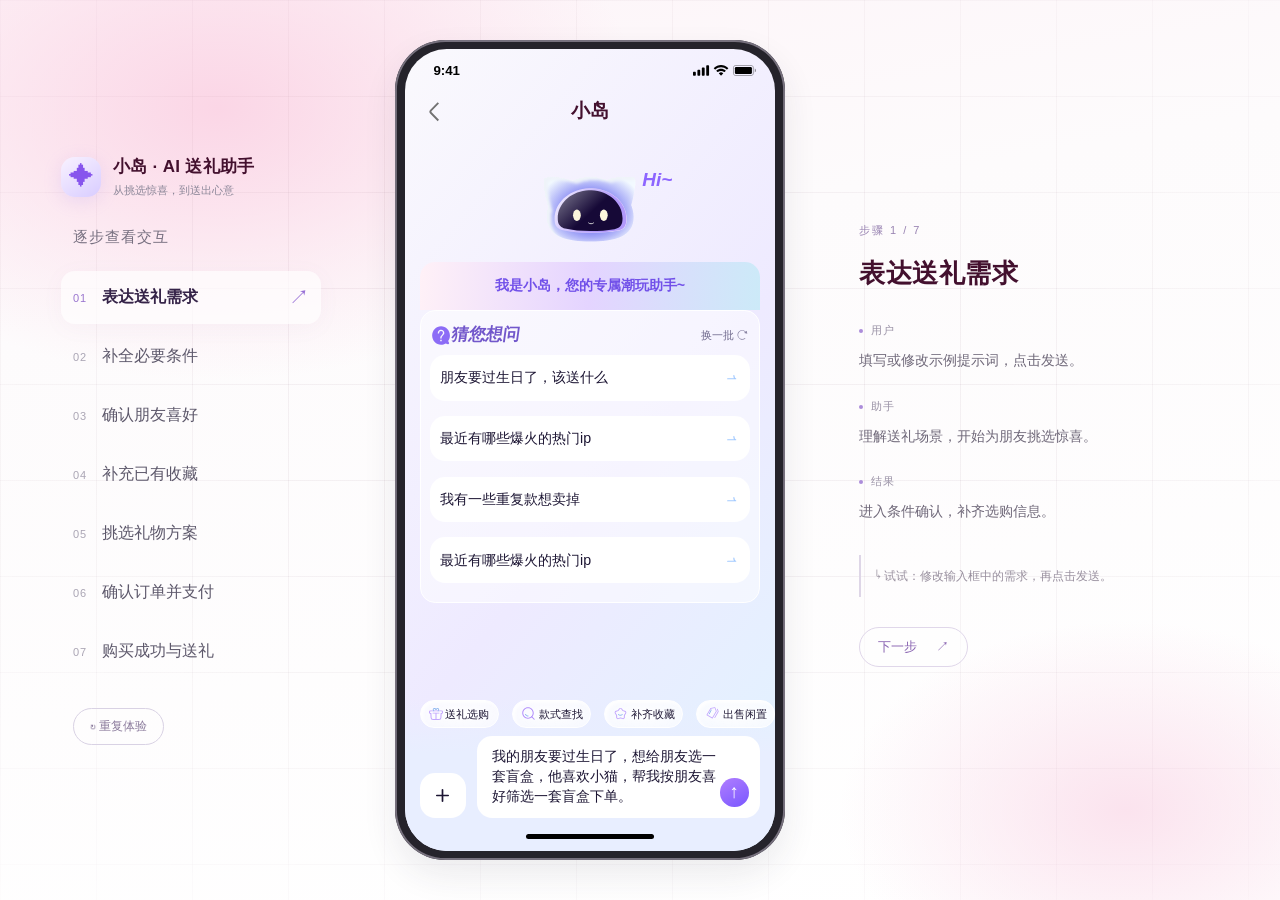
==== commit f9c6815d: "Match the demo backdrop to the portfolio cover" ====
--- a/demos/xiaodao/index.html
+++ b/demos/xiaodao/index.html
@@ -85,4 +85,5 @@
 <link rel="stylesheet" href="unwrap.css">
 <link rel="stylesheet" href="star-refinement.css?v=1">
 
-<link rel="stylesheet" href="checkout-header-alignment.css?v=1">
+<link rel="stylesheet" href="checkout-header-alignment.css?v=1">
+<link rel="stylesheet" href="portfolio-backdrop.css">
--- a/demos/xiaodao/portfolio-backdrop.css
+++ b/demos/xiaodao/portfolio-backdrop.css
@@ -0,0 +1,29 @@
+/* Only the presentation canvas uses the portfolio palette. */
+body {
+  position: relative;
+  isolation: isolate;
+  background-color: #fbf6f8;
+  background-image:
+    radial-gradient(ellipse 46% 42% at 17% 12%, #fbd6e6 0%, rgba(251, 214, 230, 0.35) 45%, transparent 72%),
+    radial-gradient(ellipse 32% 30% at 88% 90%, #fbe3ee 0%, transparent 70%),
+    linear-gradient(170deg, #fdf4f8 0%, #fdfbfc 30%, #fff 100%);
+}
+
+/* A non-interactive texture behind the step panels and device. */
+body::before {
+  content: '';
+  position: absolute;
+  inset: 0;
+  z-index: -1;
+  pointer-events: none;
+  background-image:
+    linear-gradient(rgba(67, 16, 46, 0.05) 1px, transparent 1px),
+    linear-gradient(90deg, rgba(67, 16, 46, 0.05) 1px, transparent 1px);
+  background-size: 96px 96px;
+  mask-image: radial-gradient(ellipse 90% 80% at 50% 45%, #000 30%, transparent 100%);
+}
+
+/* Keep the phone and its own interface in a separate foreground layer. */
+body > .phone {
+  isolation: isolate;
+}
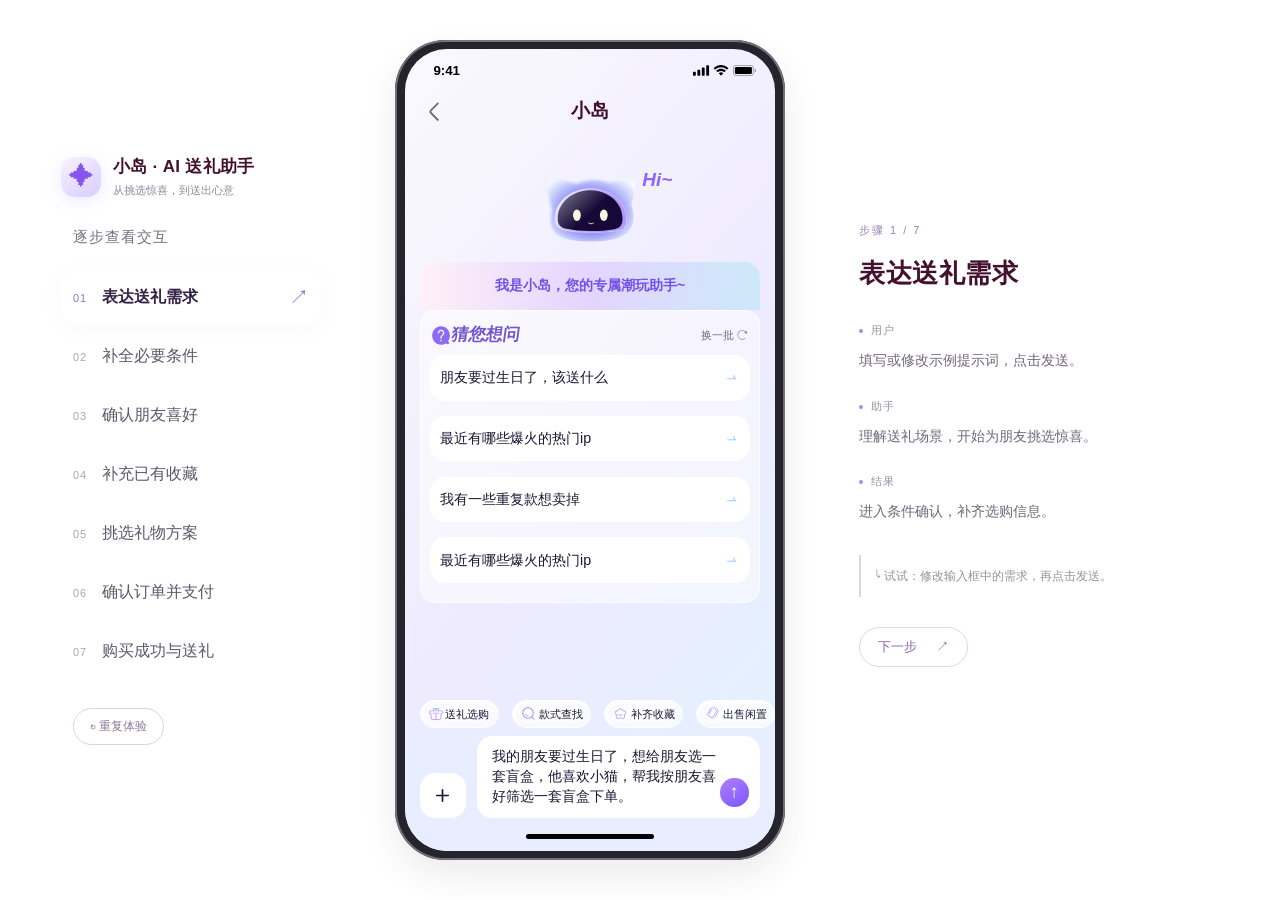
==== commit c7d4b850: "Remove demo panel background and frame for a transparent embed" ====
--- a/demos/xiaodao/index.html
+++ b/demos/xiaodao/index.html
@@ -1,89 +1,89 @@
-<!doctype html><html lang="zh-CN"><meta charset="UTF-8"><meta name="viewport" content="width=device-width,initial-scale=1"><title>小岛 · 送礼助手</title><link rel="stylesheet" href="style.css"><body><aside><div class="label">XIAODAO / INTERACTIVE DEMO</div><h1>把心意，<br>交给小岛。</h1><p>你的专属潮玩助手<br>从挑选惊喜，到送出心意。</p><div class="steps">01 说出需求<br>02 确认偏好<br>03 挑选礼物<br>04 送出惊喜</div><button onclick="location.reload()">↻ 重新体验</button><small>iPhone 13 / 14 · 390 × 844<br>在手机内滚动，体验完整流程</small></aside><div class="phone"><div class="screen"><header><div class="status"><b>9:41</b><img id="statusImg" alt="信号及电量"></div><nav><button id="back" aria-label="返回"><img class="home-back-icon" src="assets/32cebe29-6ab5-4d35-b26a-11ddecaae289.svg" alt=""></button><b>小岛</b><span></span></nav></header><main id="scroll"><div class="hero"><img id="mascot" alt="" hidden><div class="robot-motion" role="img" aria-label="小岛助手" draggable="false"><svg draggable="false" aria-hidden="true" preserveAspectRatio="none" overflow="visible" style="display: block;" width="96.2103" height="68" viewBox="0 0 96.2103 68" fill="none" xmlns="http://www.w3.org/2000/svg" xmlns:xlink="http://www.w3.org/1999/xlink">
-<g id="Group 491">
-<g id="Vector" filter="url(#filter0_ii_0_4)">
-<path d="M92.6281 0.142103C77.569 -0.780226 67.2867 2.98141 61.1741 5.81957C62.9283 12.1106 79.2577 59.1591 89.2276 36.7555C93.0167 28.241 94.9355 17.4087 95.4213 13.0568C97.8501 -1.55972 94.0247 0.922597 92.6281 0.142103Z" fill="url(#paint0_radial_0_4)"/>
-<path d="M3.50447 0.721983C18.2366 -0.159159 28.2956 3.43451 34.2756 6.14593C32.5594 12.156 16.5845 57.1036 6.83107 35.7004C3.12429 27.5661 1.24713 17.2175 0.771899 13.06C-1.60425 -0.903846 2.13819 1.46763 3.50447 0.721983Z" fill="url(#paint1_radial_0_4)"/>
-<path d="M49.0257 0.586216C63.3492 0.586234 75.7992 6.81713 82.1328 15.9805C89.804 22.8447 94.5051 32.0898 94.5051 42.26C94.5051 63.4413 74.1763 68 49.0257 68C23.8751 68 3.42643 63.4413 3.42643 42.26C3.42644 31.9508 8.25652 22.592 16.1145 15.7002C22.5067 6.6902 34.8487 0.586216 49.0257 0.586216Z" fill="url(#paint2_radial_0_4)"/>
-</g>
-<g id="Intersect">
-<use xlink:href="#stroke0_0_4" fill="url(#paint3_linear_0_4)"/>
-<use xlink:href="#stroke0_0_4" fill="white" fill-opacity="0.2"/>
-<mask id="stroke1_0_4" fill="white">
-<use xlink:href="#stroke0_0_4"/>
-</mask>
-<path d="M50.7775 11.9331C71.0641 12.6245 87.2605 26.7907 87.2605 44.1697C87.2605 45.9791 87.0844 47.7535 86.7463 49.4814C85.9812 53.3915 82.539 56.043 78.609 56.6984C69.7401 58.1777 59.926 58.9888 49.8912 58.9888C38.2095 58.9888 27.7311 57.8909 18.9852 55.918C15.2618 55.0781 12.146 52.3422 11.5391 48.5738C11.3071 47.1339 11.1872 45.6637 11.1872 44.1697C11.1872 27.8297 25.505 14.3278 44.0783 12.197C46.2754 12.0631 48.5105 11.9754 50.7775 11.9331Z" stroke-width="1.06636" stroke="url(#paint4_linear_0_4)" stroke-opacity="0.72" mask="url(#stroke1_0_4)"/>
-</g>
-<path id="Intersect_2" d="M50.0272 13.9209C68.2313 14.5539 82.765 27.523 82.765 43.4333C82.765 44.8939 82.6422 46.3296 82.4051 47.7332C81.7393 51.6757 78.2834 54.3637 74.3383 55.0144C66.5551 56.2981 57.9871 57.0001 49.2319 57.0001C39.0181 57.0001 29.8295 56.0458 22.1053 54.3262C18.3744 53.4955 15.2583 50.7296 14.7398 46.9427C14.5822 45.7919 14.5011 44.6208 14.5011 43.4333C14.5011 28.4741 27.349 16.1133 44.0157 14.1625C45.9872 14.0399 47.993 13.9596 50.0272 13.9209Z" fill="url(#paint5_linear_0_4)"/>
-<path id="Ellipse 147" d="M52.2071 48.478C51.9171 48.8509 51.0384 49.2238 49.5968 49.2238C48.1551 49.2238 47.2765 48.8509 46.9864 48.478" stroke-linecap="round" stroke="#D9D9D9"/>
-<g id="Group 492" class="robot-live-eyes">
-<ellipse id="Ellipse 148" cx="34.6805" cy="40.2742" rx="4.10199" ry="5.96653" fill="#FCF6DC"/>
-<ellipse id="Ellipse 149" cx="63.0215" cy="40.2743" rx="4.10199" ry="5.96653" fill="#FCF6DC"/>
-</g>
-</g>
-<defs>
-<filter id="filter0_ii_0_4" x="-1" y="-1" width="100.826" height="72.6154" filterUnits="userSpaceOnUse" color-interpolation-filters="sRGB">
-<feFlood flood-opacity="0" result="BackgroundImageFix"/>
-<feBlend mode="normal" in="SourceGraphic" in2="BackgroundImageFix" result="shape"/>
-<feColorMatrix in="SourceAlpha" type="matrix" values="0 0 0 0 0 0 0 0 0 0 0 0 0 0 0 0 0 0 127 0" result="hardAlpha"/>
-<feOffset dx="4.51924" dy="3.61539"/>
-<feGaussianBlur stdDeviation="1.80769"/>
-<feComposite in2="hardAlpha" operator="arithmetic" k2="-1" k3="1"/>
-<feColorMatrix type="matrix" values="0 0 0 0 0.933333 0 0 0 0 0.952941 0 0 0 0 0.976471 0 0 0 1 0"/>
-<feBlend mode="normal" in2="shape" result="effect1_innerShadow_0_4"/>
-<feColorMatrix in="SourceAlpha" type="matrix" values="0 0 0 0 0 0 0 0 0 0 0 0 0 0 0 0 0 0 127 0" result="hardAlpha"/>
-<feOffset dx="-1" dy="-1"/>
-<feGaussianBlur stdDeviation="2"/>
-<feComposite in2="hardAlpha" operator="arithmetic" k2="-1" k3="1"/>
-<feColorMatrix type="matrix" values="0 0 0 0 1 0 0 0 0 1 0 0 0 0 1 0 0 0 0.25 0"/>
-<feBlend mode="normal" in2="effect1_innerShadow_0_4" result="effect2_innerShadow_0_4"/>
-</filter>
-<radialGradient id="paint0_radial_0_4" cx="0" cy="0" r="1" gradientTransform="matrix(-1.36391 43.9612 -57.3814 -1.879 49.1795 36.6508)" gradientUnits="userSpaceOnUse">
-<stop stop-color="#ECECFD"/>
-<stop offset="0.427885" stop-color="#8082F3"/>
-<stop offset="1" stop-color="#F2F9FF"/>
-</radialGradient>
-<radialGradient id="paint1_radial_0_4" cx="0" cy="0" r="1" gradientTransform="matrix(-1.36391 43.9612 -57.3814 -1.879 49.1795 36.6508)" gradientUnits="userSpaceOnUse">
-<stop stop-color="#ECECFD"/>
-<stop offset="0.427885" stop-color="#8082F3"/>
-<stop offset="1" stop-color="#F2F9FF"/>
-</radialGradient>
-<radialGradient id="paint2_radial_0_4" cx="0" cy="0" r="1" gradientTransform="matrix(-1.36391 43.9612 -57.3814 -1.879 49.1795 36.6508)" gradientUnits="userSpaceOnUse">
-<stop stop-color="#ECECFD"/>
-<stop offset="0.427885" stop-color="#8082F3"/>
-<stop offset="1" stop-color="#F2F9FF"/>
-</radialGradient>
-<linearGradient id="paint3_linear_0_4" x1="17.4155" y1="21.717" x2="82.0525" y2="58.0101" gradientUnits="userSpaceOnUse">
-<stop stop-color="#E6DFFD"/>
-<stop offset="0.670063" stop-color="#9D7EF8"/>
-</linearGradient>
-<linearGradient id="paint4_linear_0_4" x1="82.4068" y1="54.0149" x2="23.7528" y2="24.5223" gradientUnits="userSpaceOnUse">
-<stop stop-color="white"/>
-<stop offset="0.942308" stop-color="white" stop-opacity="0"/>
-</linearGradient>
-<linearGradient id="paint5_linear_0_4" x1="22.7474" y1="17.8995" x2="62.5862" y2="60.9245" gradientUnits="userSpaceOnUse">
-<stop stop-color="#6B6680"/>
-<stop offset="0.556264" stop-color="#160937"/>
-</linearGradient>
-<path id="stroke0_0_4" d="M50.7775 11.9331C71.0641 12.6245 87.2605 26.7907 87.2605 44.1697C87.2605 45.9791 87.0844 47.7535 86.7463 49.4814C85.9812 53.3915 82.539 56.043 78.609 56.6984C69.7401 58.1777 59.926 58.9888 49.8912 58.9888C38.2095 58.9888 27.7311 57.8909 18.9852 55.918C15.2618 55.0781 12.146 52.3422 11.5391 48.5738C11.3071 47.1339 11.1872 45.6637 11.1872 44.1697C11.1872 27.8297 25.505 14.3278 44.0783 12.197C46.2754 12.0631 48.5105 11.9754 50.7775 11.9331Z"/>
-</defs>
-<g class="robot-live-closed" transform="translate(26.1 38.78)">
-<path id="Vector 182" d="M36.5687 1.13535C32.6493 1.74849 31.1724 4.45654 30.9239 5.73391H37.7402C42.256 5.73391 43.0894 4.25088 43.8376 3.40727C46.4789 0.429157 45.2666 -0.178524 44.3435 0.0404552L36.5687 1.13535Z" fill="#FCF6DC"/>
-<path id="Vector 183" d="M8.87121 1.13549C12.7906 1.74863 14.2674 4.45667 14.516 5.73405H7.69966C3.18386 5.73405 2.35047 4.25102 1.60227 3.40741C-1.03905 0.429294 0.173328 -0.178388 1.09637 0.0405917L8.87121 1.13549Z" fill="#FCF6DC"/>
-</g></svg>
-</div><em>Hi~</em></div><div id="conversation"></div></main><footer><div class="shortcuts"><button data-start><span class="shortcut-icon gift-icon"><img class="shortcut-svg" src="assets/6117d41d-936b-45ac-a3fa-b17f5c0b2704.svg" alt=""></span><span>送礼选购</span></button><button data-short="款式查找"><span class="shortcut-icon "><img class="shortcut-svg" src="assets/ebe321a5-a41d-425b-abbc-f5b02b13498e.svg" alt=""></span><span>款式查找</span></button><button data-short="补齐收藏"><span class="shortcut-icon "><img class="shortcut-svg" src="assets/877a4478-e066-44d3-9374-86989ee849cd.svg" alt=""></span><span>补齐收藏</span></button><button data-short="出售闲置"><span class="shortcut-icon "><img class="shortcut-svg" src="assets/c9172e00-53b7-4916-aea9-ac9c290b6418.svg" alt=""></span><span>出售闲置</span></button></div><form id="composer"><button type="button" id="reset" aria-label="新对话">＋</button><div class="text-entry"><textarea id="input" rows="1" aria-label="消息输入框" placeholder="想省心，直接问小岛" autocomplete="off"></textarea><button type="button" id="voice" aria-label="语音输入"><span class="voice-icon"><i></i><i></i><i></i><i></i><i></i></span></button><button id="send" aria-label="发送" hidden>↑</button></div><button type="button" id="keyboard" aria-label="切回文字输入" hidden>⌨</button><button type="button" id="hold-to-talk" hidden>按住说话</button></form><div class="home"></div></footer><div id="modal" hidden></div></div></div><script src="app.js?v=journey-1"></script><script src="enhancements.js?v=journey-1"></script><script src="voice.js"></script><script src="conditions.js"></script><script src="self-checkout.js"></script><script src="generation.js"></script><script src="draft.js?v=refresh-draft-2"></script><script src="robot.js"></script><script src="journey.js"></script><script src="postpurchase.js?v=header-5"></script><script src="unwrap.js"></script></body></html>
-<link rel="stylesheet" href="enhancements.css">
-<link rel="stylesheet" href="voice.css"><link rel="stylesheet" href="conditions.css"><link rel="stylesheet" href="home-icons.css"><link rel="stylesheet" href="self-checkout.css"><link rel="stylesheet" href="generation.css"><link rel="stylesheet" href="draft.css"><link rel="stylesheet" href="robot.css">
-
-<link rel="stylesheet" href="journey.css">
-
-<link rel="stylesheet" href="postpurchase.css?v=precision-2">
-<link rel="stylesheet" href="postpurchase-precision.css?v=2">
-
-<link rel="stylesheet" href="island-refinement.css?v=3">
-<link rel="stylesheet" href="amount-refinement.css?v=1">
-
-<link rel="stylesheet" href="unwrap.css">
-<link rel="stylesheet" href="star-refinement.css?v=1">
-
+<!doctype html><html lang="zh-CN"><meta charset="UTF-8"><meta name="viewport" content="width=device-width,initial-scale=1"><title>小岛 · 送礼助手</title><link rel="stylesheet" href="style.css"><body><aside><div class="label">XIAODAO / INTERACTIVE DEMO</div><h1>把心意，<br>交给小岛。</h1><p>你的专属潮玩助手<br>从挑选惊喜，到送出心意。</p><div class="steps">01 说出需求<br>02 确认偏好<br>03 挑选礼物<br>04 送出惊喜</div><button onclick="location.reload()">↻ 重新体验</button><small>iPhone 13 / 14 · 390 × 844<br>在手机内滚动，体验完整流程</small></aside><div class="phone"><div class="screen"><header><div class="status"><b>9:41</b><img id="statusImg" alt="信号及电量"></div><nav><button id="back" aria-label="返回"><img class="home-back-icon" src="assets/32cebe29-6ab5-4d35-b26a-11ddecaae289.svg" alt=""></button><b>小岛</b><span></span></nav></header><main id="scroll"><div class="hero"><img id="mascot" alt="" hidden><div class="robot-motion" role="img" aria-label="小岛助手" draggable="false"><svg draggable="false" aria-hidden="true" preserveAspectRatio="none" overflow="visible" style="display: block;" width="96.2103" height="68" viewBox="0 0 96.2103 68" fill="none" xmlns="http://www.w3.org/2000/svg" xmlns:xlink="http://www.w3.org/1999/xlink">
+<g id="Group 491">
+<g id="Vector" filter="url(#filter0_ii_0_4)">
+<path d="M92.6281 0.142103C77.569 -0.780226 67.2867 2.98141 61.1741 5.81957C62.9283 12.1106 79.2577 59.1591 89.2276 36.7555C93.0167 28.241 94.9355 17.4087 95.4213 13.0568C97.8501 -1.55972 94.0247 0.922597 92.6281 0.142103Z" fill="url(#paint0_radial_0_4)"/>
+<path d="M3.50447 0.721983C18.2366 -0.159159 28.2956 3.43451 34.2756 6.14593C32.5594 12.156 16.5845 57.1036 6.83107 35.7004C3.12429 27.5661 1.24713 17.2175 0.771899 13.06C-1.60425 -0.903846 2.13819 1.46763 3.50447 0.721983Z" fill="url(#paint1_radial_0_4)"/>
+<path d="M49.0257 0.586216C63.3492 0.586234 75.7992 6.81713 82.1328 15.9805C89.804 22.8447 94.5051 32.0898 94.5051 42.26C94.5051 63.4413 74.1763 68 49.0257 68C23.8751 68 3.42643 63.4413 3.42643 42.26C3.42644 31.9508 8.25652 22.592 16.1145 15.7002C22.5067 6.6902 34.8487 0.586216 49.0257 0.586216Z" fill="url(#paint2_radial_0_4)"/>
+</g>
+<g id="Intersect">
+<use xlink:href="#stroke0_0_4" fill="url(#paint3_linear_0_4)"/>
+<use xlink:href="#stroke0_0_4" fill="white" fill-opacity="0.2"/>
+<mask id="stroke1_0_4" fill="white">
+<use xlink:href="#stroke0_0_4"/>
+</mask>
+<path d="M50.7775 11.9331C71.0641 12.6245 87.2605 26.7907 87.2605 44.1697C87.2605 45.9791 87.0844 47.7535 86.7463 49.4814C85.9812 53.3915 82.539 56.043 78.609 56.6984C69.7401 58.1777 59.926 58.9888 49.8912 58.9888C38.2095 58.9888 27.7311 57.8909 18.9852 55.918C15.2618 55.0781 12.146 52.3422 11.5391 48.5738C11.3071 47.1339 11.1872 45.6637 11.1872 44.1697C11.1872 27.8297 25.505 14.3278 44.0783 12.197C46.2754 12.0631 48.5105 11.9754 50.7775 11.9331Z" stroke-width="1.06636" stroke="url(#paint4_linear_0_4)" stroke-opacity="0.72" mask="url(#stroke1_0_4)"/>
+</g>
+<path id="Intersect_2" d="M50.0272 13.9209C68.2313 14.5539 82.765 27.523 82.765 43.4333C82.765 44.8939 82.6422 46.3296 82.4051 47.7332C81.7393 51.6757 78.2834 54.3637 74.3383 55.0144C66.5551 56.2981 57.9871 57.0001 49.2319 57.0001C39.0181 57.0001 29.8295 56.0458 22.1053 54.3262C18.3744 53.4955 15.2583 50.7296 14.7398 46.9427C14.5822 45.7919 14.5011 44.6208 14.5011 43.4333C14.5011 28.4741 27.349 16.1133 44.0157 14.1625C45.9872 14.0399 47.993 13.9596 50.0272 13.9209Z" fill="url(#paint5_linear_0_4)"/>
+<path id="Ellipse 147" d="M52.2071 48.478C51.9171 48.8509 51.0384 49.2238 49.5968 49.2238C48.1551 49.2238 47.2765 48.8509 46.9864 48.478" stroke-linecap="round" stroke="#D9D9D9"/>
+<g id="Group 492" class="robot-live-eyes">
+<ellipse id="Ellipse 148" cx="34.6805" cy="40.2742" rx="4.10199" ry="5.96653" fill="#FCF6DC"/>
+<ellipse id="Ellipse 149" cx="63.0215" cy="40.2743" rx="4.10199" ry="5.96653" fill="#FCF6DC"/>
+</g>
+</g>
+<defs>
+<filter id="filter0_ii_0_4" x="-1" y="-1" width="100.826" height="72.6154" filterUnits="userSpaceOnUse" color-interpolation-filters="sRGB">
+<feFlood flood-opacity="0" result="BackgroundImageFix"/>
+<feBlend mode="normal" in="SourceGraphic" in2="BackgroundImageFix" result="shape"/>
+<feColorMatrix in="SourceAlpha" type="matrix" values="0 0 0 0 0 0 0 0 0 0 0 0 0 0 0 0 0 0 127 0" result="hardAlpha"/>
+<feOffset dx="4.51924" dy="3.61539"/>
+<feGaussianBlur stdDeviation="1.80769"/>
+<feComposite in2="hardAlpha" operator="arithmetic" k2="-1" k3="1"/>
+<feColorMatrix type="matrix" values="0 0 0 0 0.933333 0 0 0 0 0.952941 0 0 0 0 0.976471 0 0 0 1 0"/>
+<feBlend mode="normal" in2="shape" result="effect1_innerShadow_0_4"/>
+<feColorMatrix in="SourceAlpha" type="matrix" values="0 0 0 0 0 0 0 0 0 0 0 0 0 0 0 0 0 0 127 0" result="hardAlpha"/>
+<feOffset dx="-1" dy="-1"/>
+<feGaussianBlur stdDeviation="2"/>
+<feComposite in2="hardAlpha" operator="arithmetic" k2="-1" k3="1"/>
+<feColorMatrix type="matrix" values="0 0 0 0 1 0 0 0 0 1 0 0 0 0 1 0 0 0 0.25 0"/>
+<feBlend mode="normal" in2="effect1_innerShadow_0_4" result="effect2_innerShadow_0_4"/>
+</filter>
+<radialGradient id="paint0_radial_0_4" cx="0" cy="0" r="1" gradientTransform="matrix(-1.36391 43.9612 -57.3814 -1.879 49.1795 36.6508)" gradientUnits="userSpaceOnUse">
+<stop stop-color="#ECECFD"/>
+<stop offset="0.427885" stop-color="#8082F3"/>
+<stop offset="1" stop-color="#F2F9FF"/>
+</radialGradient>
+<radialGradient id="paint1_radial_0_4" cx="0" cy="0" r="1" gradientTransform="matrix(-1.36391 43.9612 -57.3814 -1.879 49.1795 36.6508)" gradientUnits="userSpaceOnUse">
+<stop stop-color="#ECECFD"/>
+<stop offset="0.427885" stop-color="#8082F3"/>
+<stop offset="1" stop-color="#F2F9FF"/>
+</radialGradient>
+<radialGradient id="paint2_radial_0_4" cx="0" cy="0" r="1" gradientTransform="matrix(-1.36391 43.9612 -57.3814 -1.879 49.1795 36.6508)" gradientUnits="userSpaceOnUse">
+<stop stop-color="#ECECFD"/>
+<stop offset="0.427885" stop-color="#8082F3"/>
+<stop offset="1" stop-color="#F2F9FF"/>
+</radialGradient>
+<linearGradient id="paint3_linear_0_4" x1="17.4155" y1="21.717" x2="82.0525" y2="58.0101" gradientUnits="userSpaceOnUse">
+<stop stop-color="#E6DFFD"/>
+<stop offset="0.670063" stop-color="#9D7EF8"/>
+</linearGradient>
+<linearGradient id="paint4_linear_0_4" x1="82.4068" y1="54.0149" x2="23.7528" y2="24.5223" gradientUnits="userSpaceOnUse">
+<stop stop-color="white"/>
+<stop offset="0.942308" stop-color="white" stop-opacity="0"/>
+</linearGradient>
+<linearGradient id="paint5_linear_0_4" x1="22.7474" y1="17.8995" x2="62.5862" y2="60.9245" gradientUnits="userSpaceOnUse">
+<stop stop-color="#6B6680"/>
+<stop offset="0.556264" stop-color="#160937"/>
+</linearGradient>
+<path id="stroke0_0_4" d="M50.7775 11.9331C71.0641 12.6245 87.2605 26.7907 87.2605 44.1697C87.2605 45.9791 87.0844 47.7535 86.7463 49.4814C85.9812 53.3915 82.539 56.043 78.609 56.6984C69.7401 58.1777 59.926 58.9888 49.8912 58.9888C38.2095 58.9888 27.7311 57.8909 18.9852 55.918C15.2618 55.0781 12.146 52.3422 11.5391 48.5738C11.3071 47.1339 11.1872 45.6637 11.1872 44.1697C11.1872 27.8297 25.505 14.3278 44.0783 12.197C46.2754 12.0631 48.5105 11.9754 50.7775 11.9331Z"/>
+</defs>
+<g class="robot-live-closed" transform="translate(26.1 38.78)">
+<path id="Vector 182" d="M36.5687 1.13535C32.6493 1.74849 31.1724 4.45654 30.9239 5.73391H37.7402C42.256 5.73391 43.0894 4.25088 43.8376 3.40727C46.4789 0.429157 45.2666 -0.178524 44.3435 0.0404552L36.5687 1.13535Z" fill="#FCF6DC"/>
+<path id="Vector 183" d="M8.87121 1.13549C12.7906 1.74863 14.2674 4.45667 14.516 5.73405H7.69966C3.18386 5.73405 2.35047 4.25102 1.60227 3.40741C-1.03905 0.429294 0.173328 -0.178388 1.09637 0.0405917L8.87121 1.13549Z" fill="#FCF6DC"/>
+</g></svg>
+</div><em>Hi~</em></div><div id="conversation"></div></main><footer><div class="shortcuts"><button data-start><span class="shortcut-icon gift-icon"><img class="shortcut-svg" src="assets/6117d41d-936b-45ac-a3fa-b17f5c0b2704.svg" alt=""></span><span>送礼选购</span></button><button data-short="款式查找"><span class="shortcut-icon "><img class="shortcut-svg" src="assets/ebe321a5-a41d-425b-abbc-f5b02b13498e.svg" alt=""></span><span>款式查找</span></button><button data-short="补齐收藏"><span class="shortcut-icon "><img class="shortcut-svg" src="assets/877a4478-e066-44d3-9374-86989ee849cd.svg" alt=""></span><span>补齐收藏</span></button><button data-short="出售闲置"><span class="shortcut-icon "><img class="shortcut-svg" src="assets/c9172e00-53b7-4916-aea9-ac9c290b6418.svg" alt=""></span><span>出售闲置</span></button></div><form id="composer"><button type="button" id="reset" aria-label="新对话">＋</button><div class="text-entry"><textarea id="input" rows="1" aria-label="消息输入框" placeholder="想省心，直接问小岛" autocomplete="off"></textarea><button type="button" id="voice" aria-label="语音输入"><span class="voice-icon"><i></i><i></i><i></i><i></i><i></i></span></button><button id="send" aria-label="发送" hidden>↑</button></div><button type="button" id="keyboard" aria-label="切回文字输入" hidden>⌨</button><button type="button" id="hold-to-talk" hidden>按住说话</button></form><div class="home"></div></footer><div id="modal" hidden></div></div></div><script src="app.js?v=journey-1"></script><script src="enhancements.js?v=journey-1"></script><script src="voice.js"></script><script src="conditions.js"></script><script src="self-checkout.js"></script><script src="generation.js"></script><script src="draft.js?v=refresh-draft-2"></script><script src="robot.js"></script><script src="journey.js"></script><script src="postpurchase.js?v=header-5"></script><script src="unwrap.js"></script></body></html>
+<link rel="stylesheet" href="enhancements.css">
+<link rel="stylesheet" href="voice.css"><link rel="stylesheet" href="conditions.css"><link rel="stylesheet" href="home-icons.css"><link rel="stylesheet" href="self-checkout.css"><link rel="stylesheet" href="generation.css"><link rel="stylesheet" href="draft.css"><link rel="stylesheet" href="robot.css">
+
+<link rel="stylesheet" href="journey.css">
+
+<link rel="stylesheet" href="postpurchase.css?v=precision-2">
+<link rel="stylesheet" href="postpurchase-precision.css?v=2">
+
+<link rel="stylesheet" href="island-refinement.css?v=3">
+<link rel="stylesheet" href="amount-refinement.css?v=1">
+
+<link rel="stylesheet" href="unwrap.css">
+<link rel="stylesheet" href="star-refinement.css?v=1">
+
 <link rel="stylesheet" href="checkout-header-alignment.css?v=1">
-<link rel="stylesheet" href="portfolio-backdrop.css">
+<link rel="stylesheet" href="portfolio-backdrop.css?v=transparent-2">
--- a/demos/xiaodao/portfolio-backdrop.css
+++ b/demos/xiaodao/portfolio-backdrop.css
@@ -1,29 +1,5 @@
-/* Only the presentation canvas uses the portfolio palette. */
-body {
-  position: relative;
-  isolation: isolate;
-  background-color: #fbf6f8;
-  background-image:
-    radial-gradient(ellipse 46% 42% at 17% 12%, #fbd6e6 0%, rgba(251, 214, 230, 0.35) 45%, transparent 72%),
-    radial-gradient(ellipse 32% 30% at 88% 90%, #fbe3ee 0%, transparent 70%),
-    linear-gradient(170deg, #fdf4f8 0%, #fdfbfc 30%, #fff 100%);
-}
-
-/* A non-interactive texture behind the step panels and device. */
-body::before {
-  content: '';
-  position: absolute;
-  inset: 0;
-  z-index: -1;
-  pointer-events: none;
-  background-image:
-    linear-gradient(rgba(67, 16, 46, 0.05) 1px, transparent 1px),
-    linear-gradient(90deg, rgba(67, 16, 46, 0.05) 1px, transparent 1px);
-  background-size: 96px 96px;
-  mask-image: radial-gradient(ellipse 90% 80% at 50% 45%, #000 30%, transparent 100%);
-}
-
-/* Keep the phone and its own interface in a separate foreground layer. */
-body > .phone {
-  isolation: isolate;
-}+/* The demo canvas is transparent so the portfolio background shows through. */
+html, body { background: transparent; }
+body { position: relative; isolation: isolate; }
+body::before { content: none; }
+body > .phone { isolation: isolate; }
